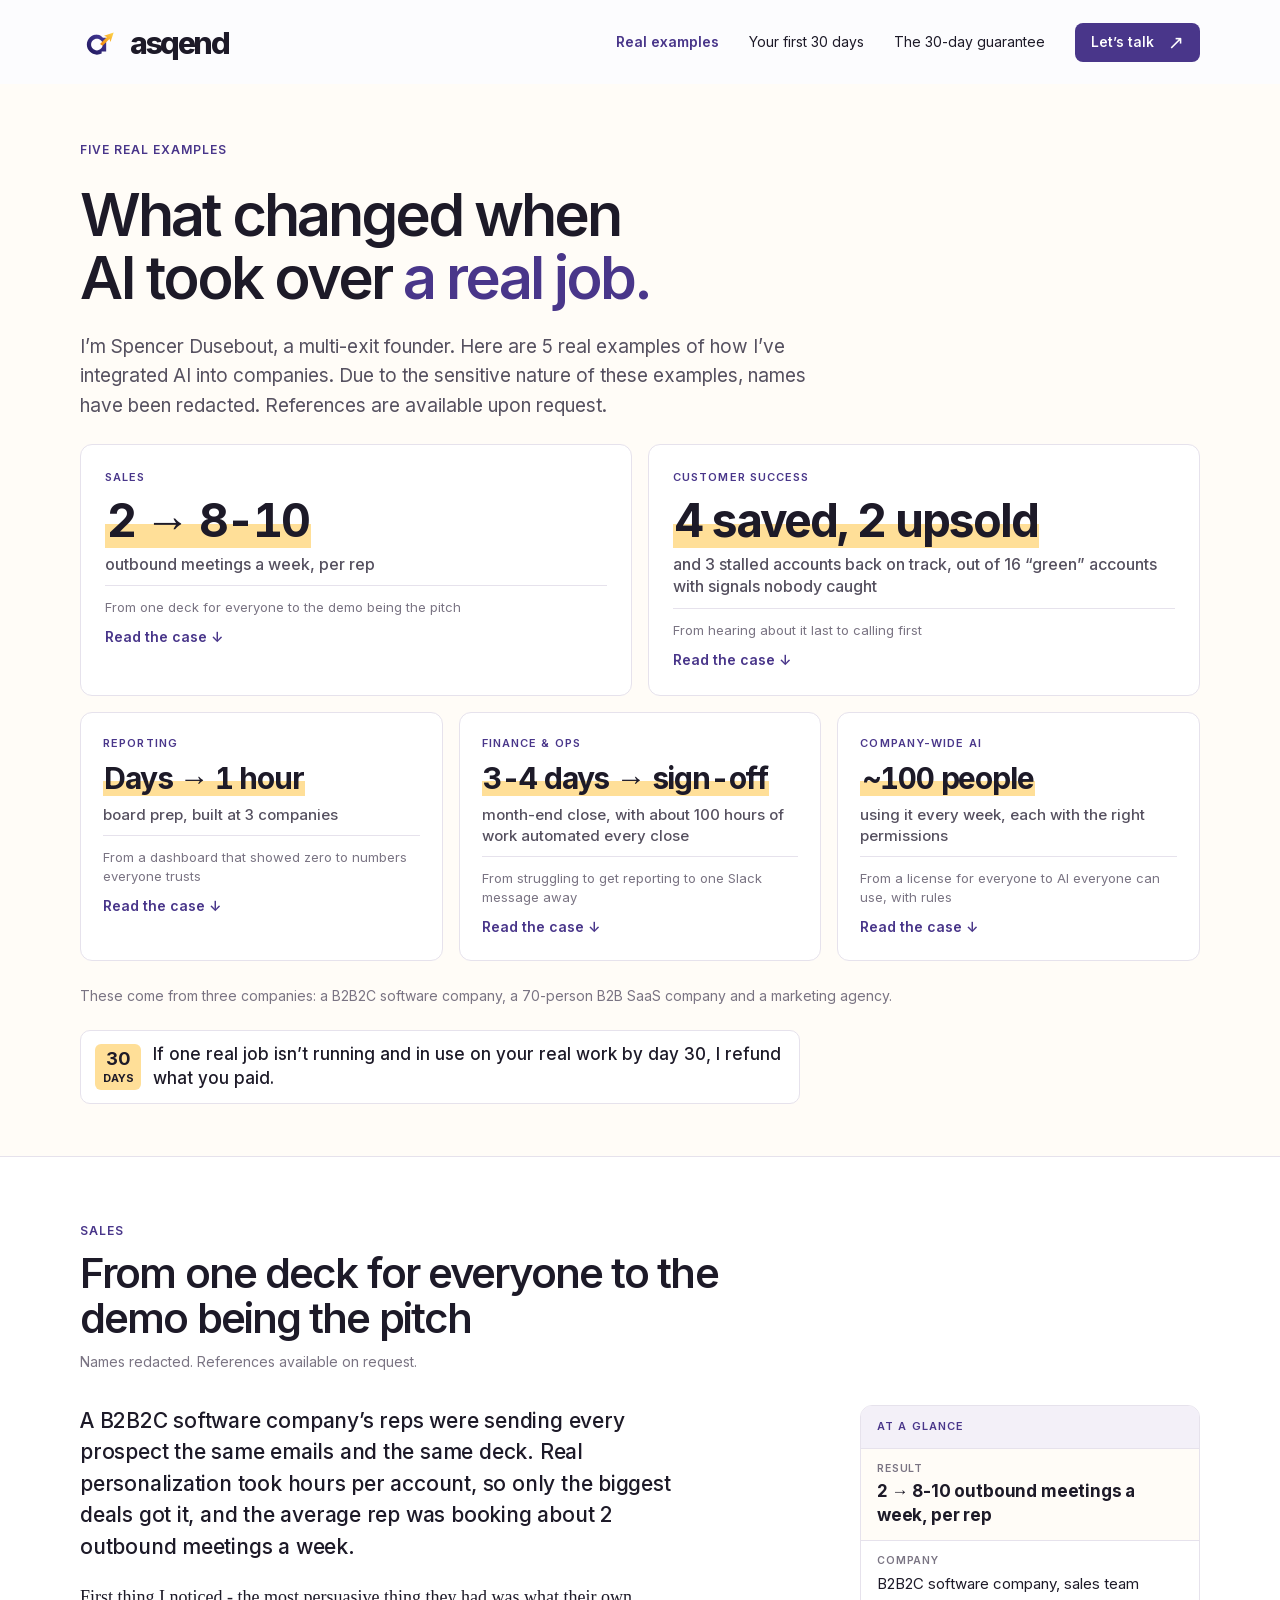
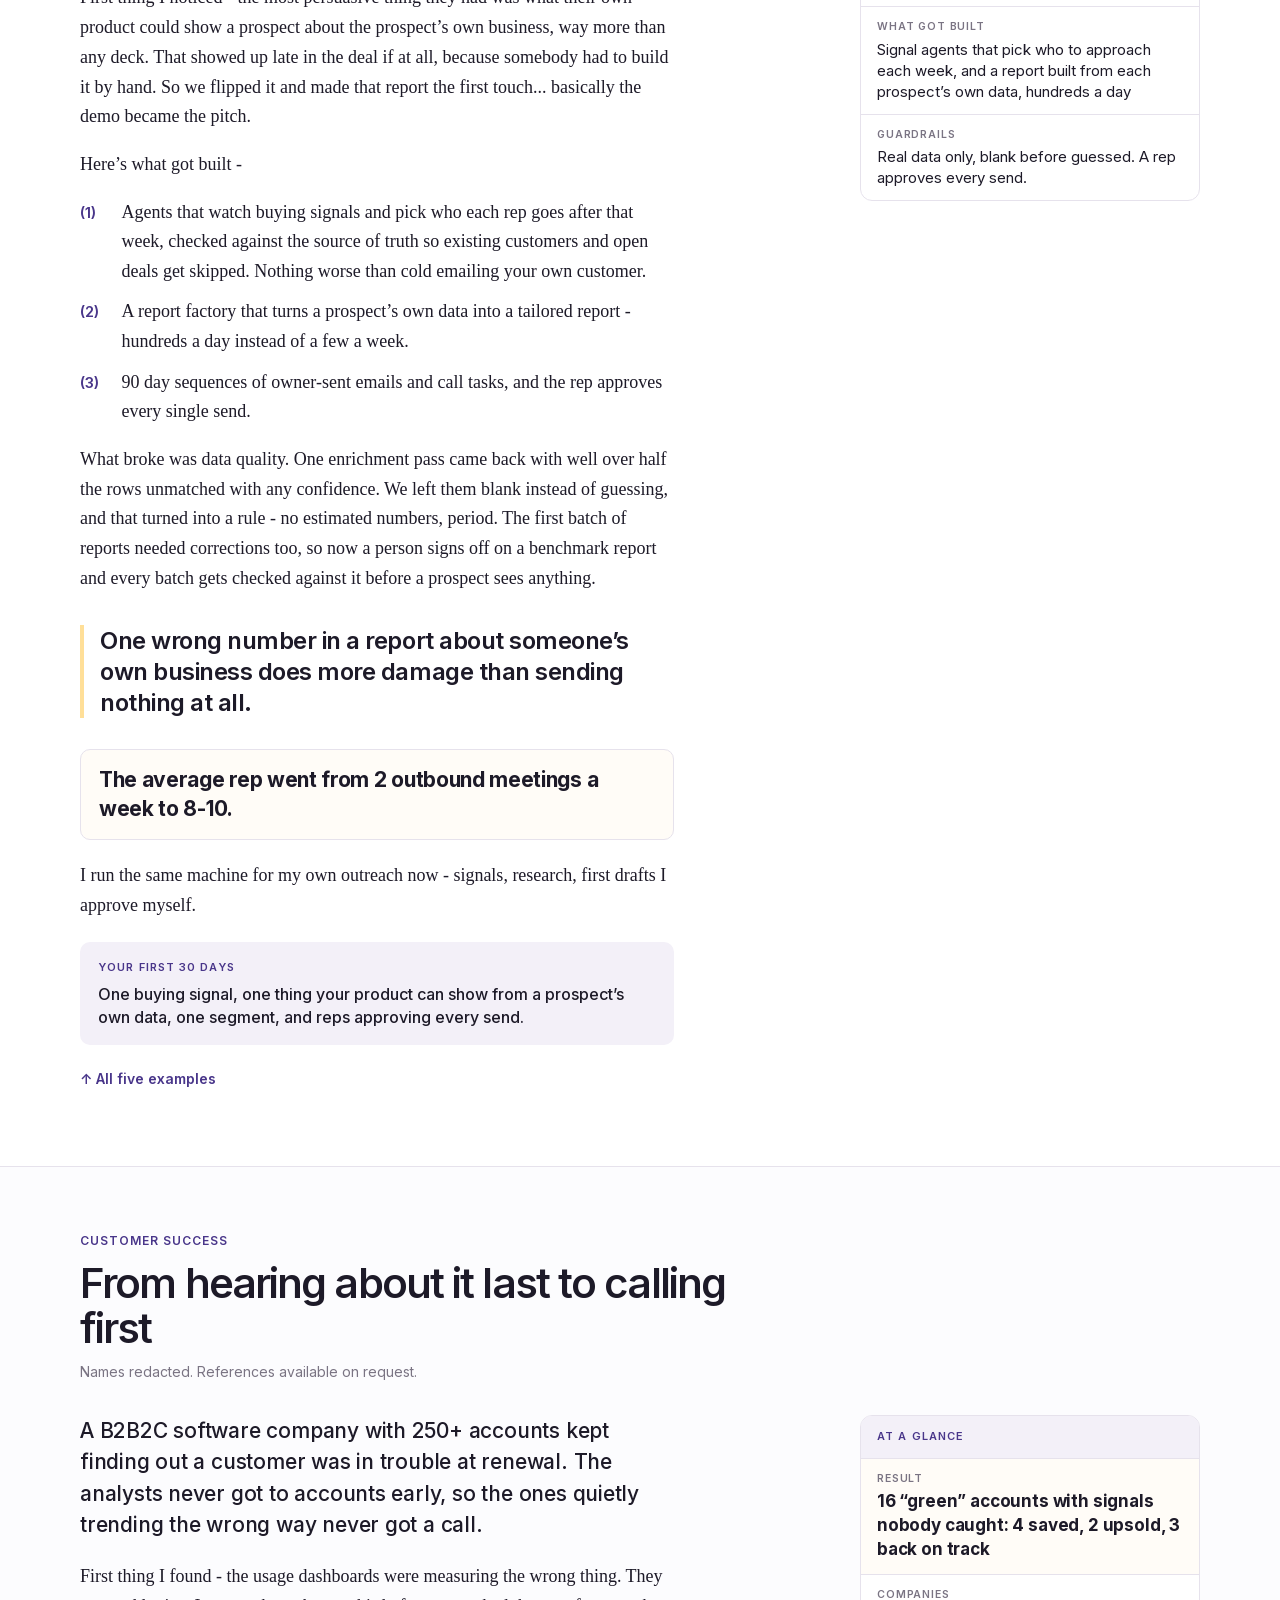
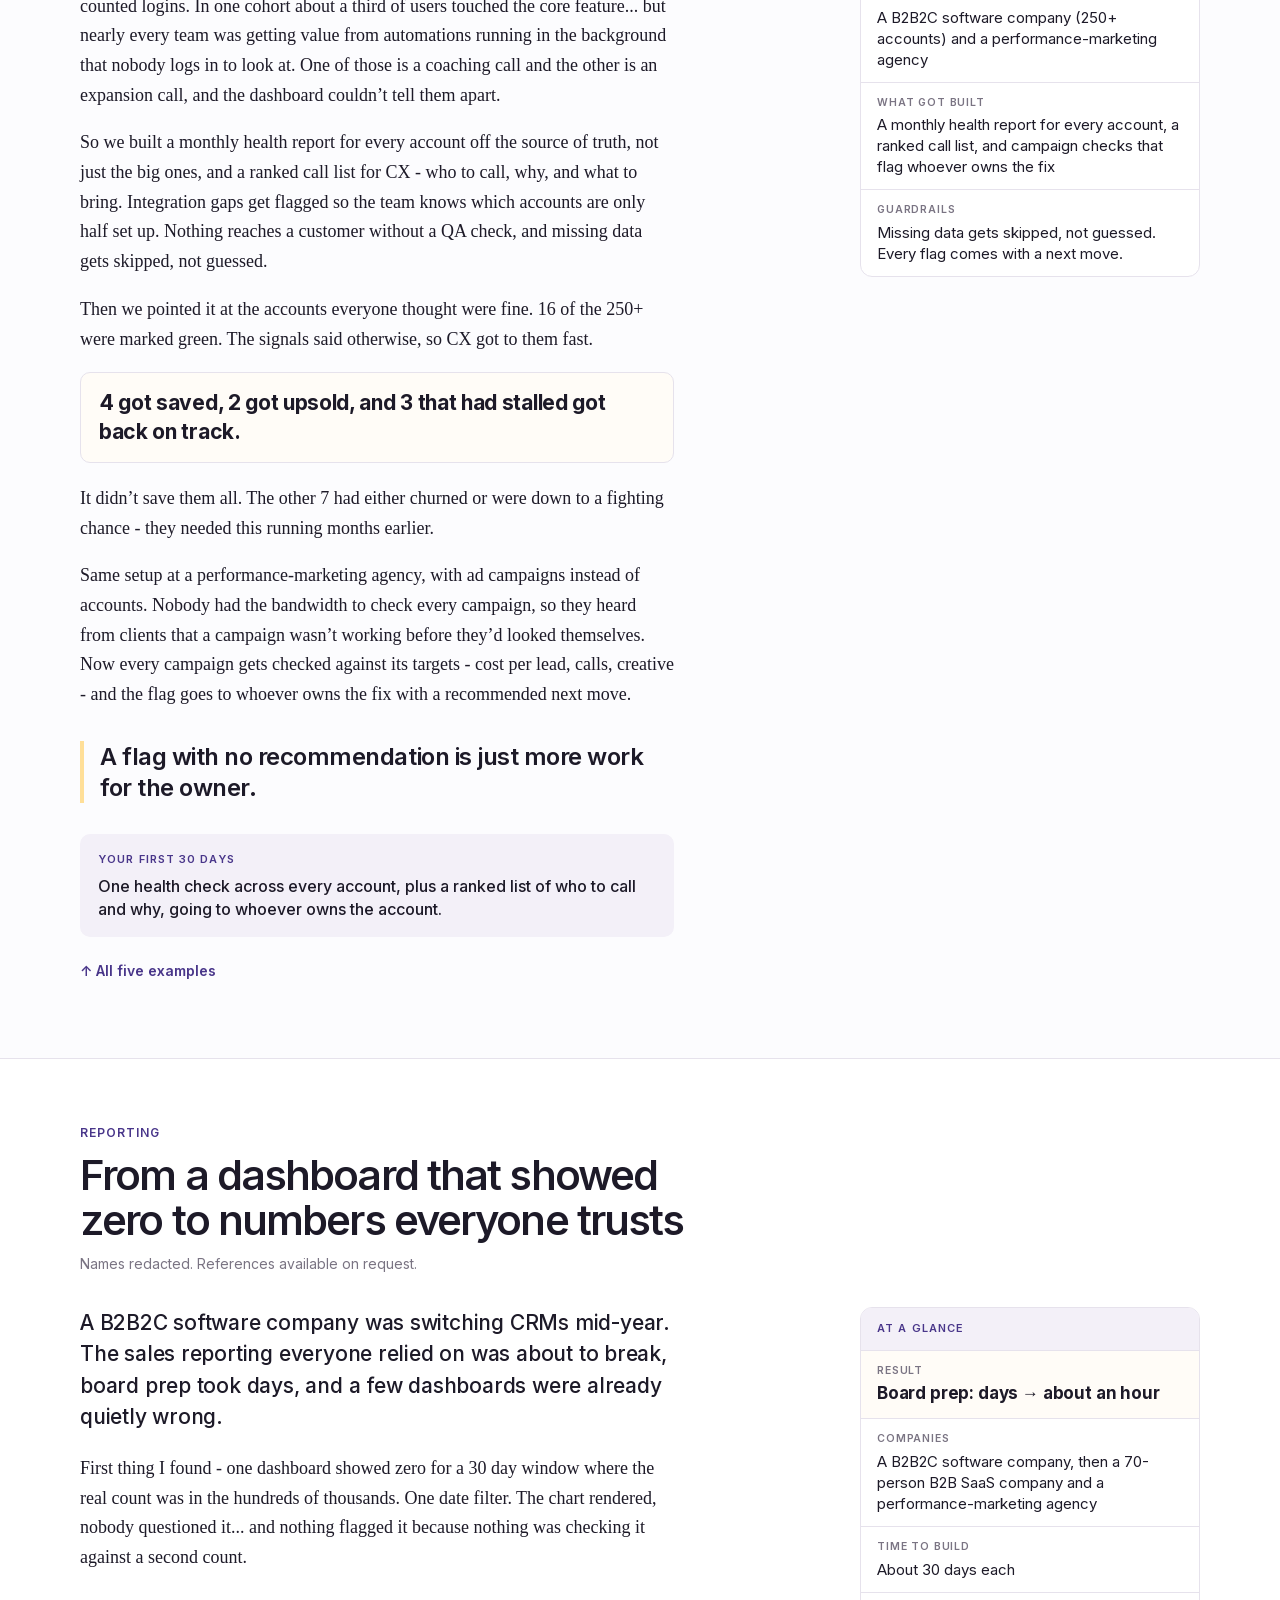
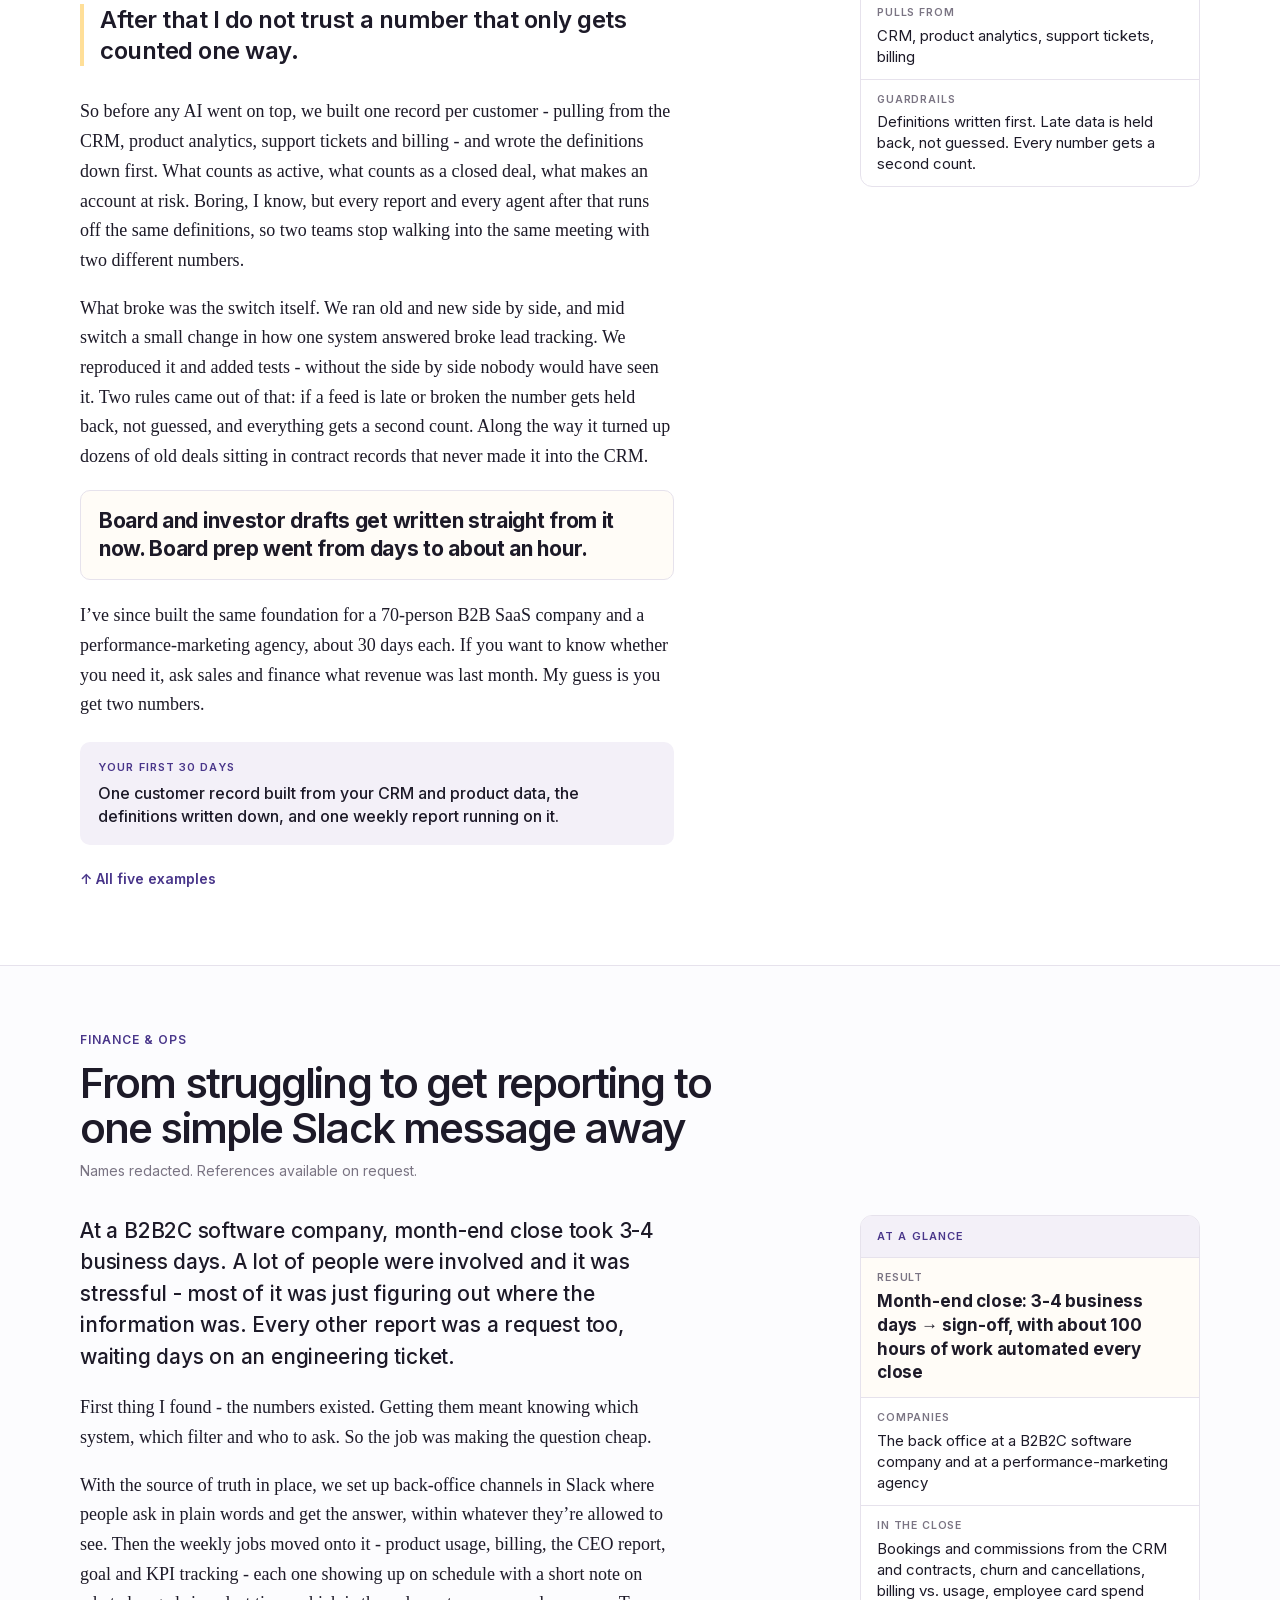
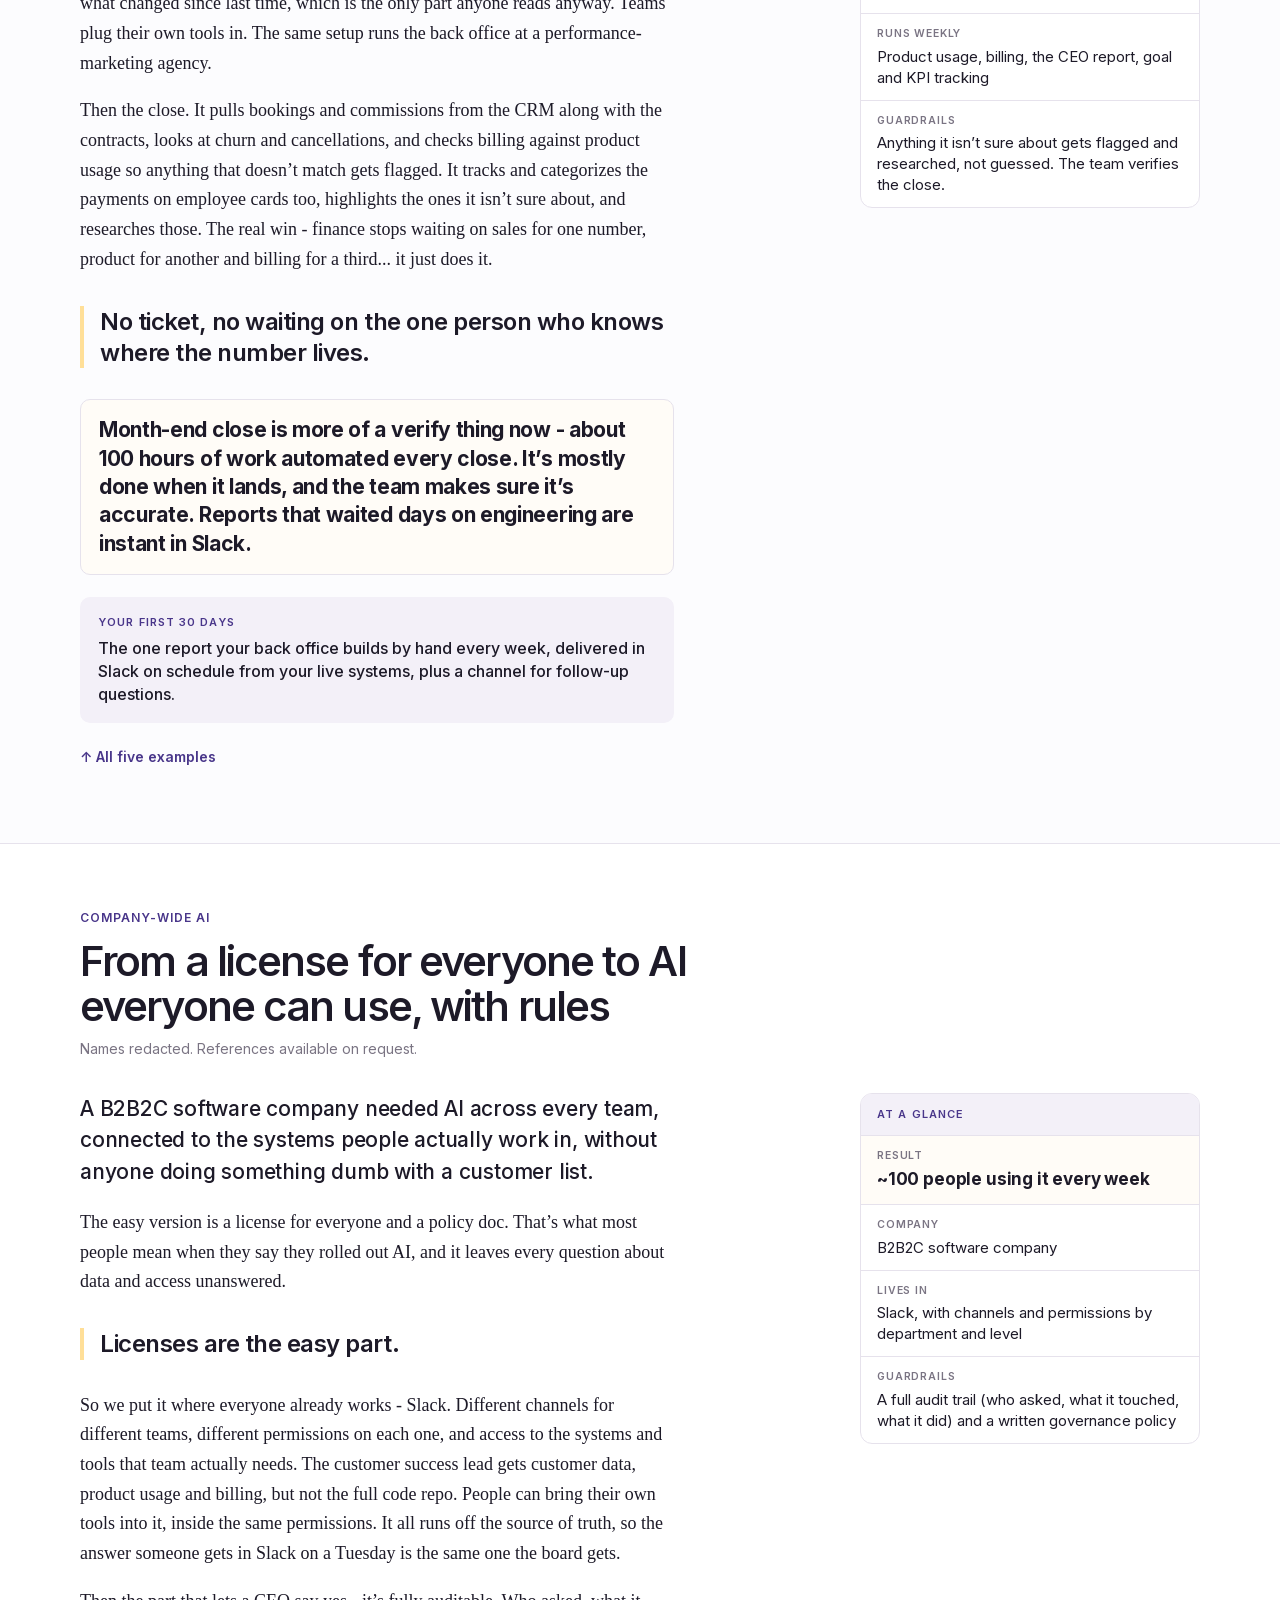
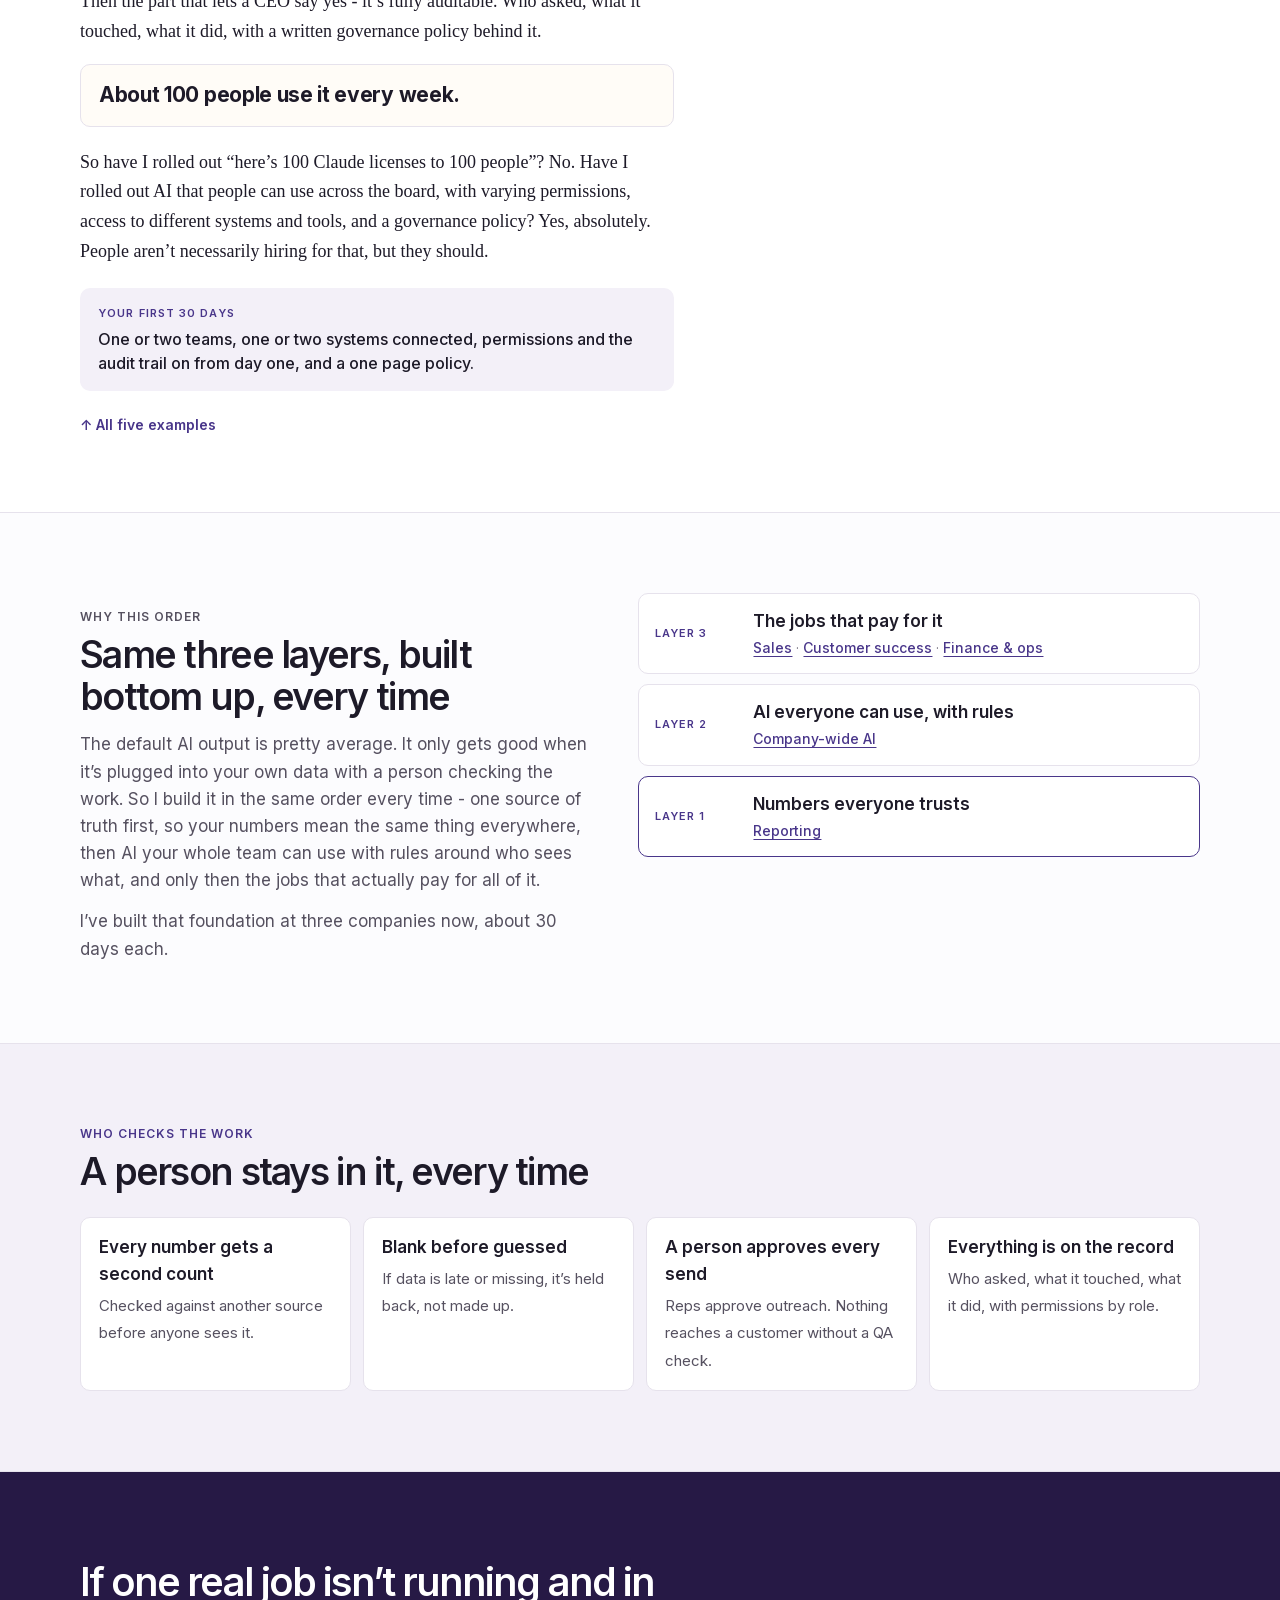
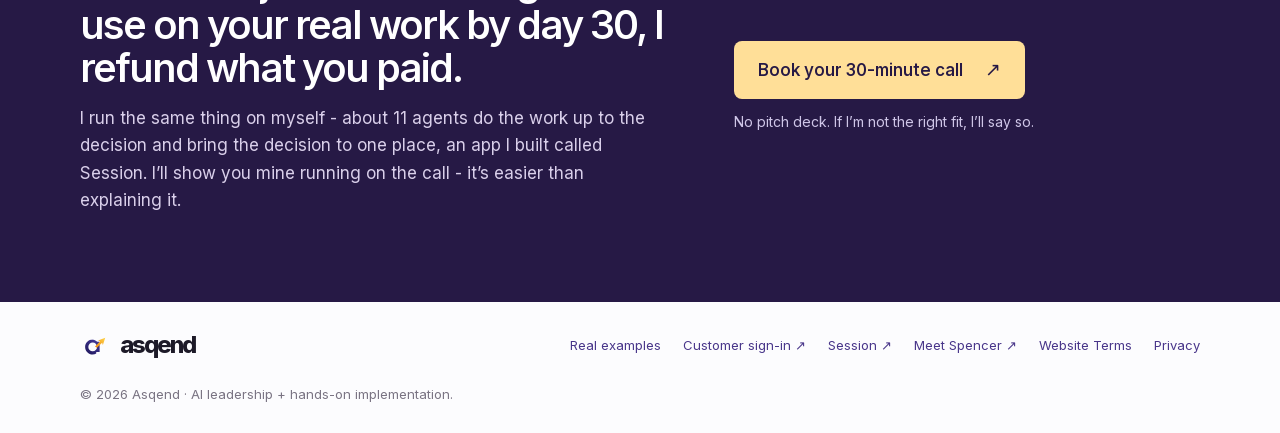
==== work/index.html @ e2794d4e "Five real examples: homepage section and /work page - New #examples section after the hero: Spencer'" ====
<!doctype html>
<html lang="en">
<head>
<meta charset="utf-8">
<meta name="viewport" content="width=device-width,initial-scale=1,viewport-fit=cover">
<meta name="robots" content="index,follow">
<link rel="canonical" href="https://asqend.com/work/">
<meta name="description" content="Five real examples of AI Spencer Dusebout has built into companies: sales, customer success, reporting, finance and ops, and company-wide AI. What got built, what broke, and what changed.">
<title>Five real examples · Asqend</title>
<meta property="og:type" content="website">
<meta property="og:url" content="https://asqend.com/work/">
<meta property="og:site_name" content="Asqend">
<meta property="og:title" content="Five real examples · Asqend">
<meta property="og:description" content="What changed when AI took over a real job, at five companies. Names redacted, references available on request.">
<meta property="og:image" content="https://asqend.com/assets/og-head-of-ai.png">
<meta property="og:image:width" content="1200">
<meta property="og:image:height" content="630">
<meta property="og:image:alt" content="Asqend: A part-time head of AI for companies that don’t have one.">
<meta name="twitter:card" content="summary_large_image">
<link rel="icon" type="image/svg+xml" href="/assets/asqend-icon.svg">
<link rel="preload" as="font" type="font/woff2" href="/assets/fonts/inter.woff2" crossorigin>
<style>
@font-face{font-family:Inter;font-style:normal;font-weight:100 900;font-display:swap;src:url("/assets/fonts/inter.woff2") format("woff2")}
:root{--ink:#1d1a28;--body:#565160;--soft:#7a7483;--purple:#49368a;--purple-2:#39266f;--deep:#261945;--gold:#ffdf98;--gold-ink:#c9af59;--line:#e6e2ec;--paper:#fcfcfe;--cream:#fffcf7;--lav:#f3f0f8}
*{box-sizing:border-box}
html{scroll-padding-top:16px}
body{margin:0;background:var(--paper);color:var(--ink);font-family:Inter,Arial,sans-serif;font-size:17px;line-height:1.6;font-synthesis:none;-webkit-font-smoothing:antialiased}
a{color:inherit;text-decoration:none}
a:focus-visible{outline:3px solid #b69742;outline-offset:4px;border-radius:4px}
img,svg{display:block;max-width:100%}
h1,h2,h3,p,ul,ol{margin:0}
ul,ol{padding:0;list-style:none}
h1,h2,h3{font-weight:560;letter-spacing:-.045em}
.container{width:min(1120px,calc(100% - 80px));margin-inline:auto}
.eyebrow{font-size:12px;font-weight:600;letter-spacing:.085em;text-transform:uppercase;color:var(--purple)}
.site-header{display:flex;justify-content:space-between;align-items:center;gap:24px;padding-block:22px}
.wordmark{display:inline-flex;align-items:center;gap:10px;font-size:31px;font-weight:760;letter-spacing:-.08em;line-height:1}
.wordmark img{width:40px;height:40px}
.site-header nav{display:flex;align-items:center;gap:30px;font-size:14px}
.site-header nav a:not(.button):hover,.site-header nav a[aria-current]{color:var(--purple)}
.site-header nav a[aria-current]{font-weight:600}
.button{display:inline-flex;align-items:center;justify-content:center;gap:22px;background:var(--purple);color:#fff;border-radius:8px;padding:16px 24px;min-height:54px;font-size:16px;font-weight:550;line-height:1.3;transition:background .15s}
.button:hover{background:var(--purple-2)}
.button span{font-size:19px;font-weight:400;line-height:1}
.button-sm{min-height:0;padding:10px 16px;font-size:14px;gap:14px}
.button-gold{background:var(--gold);color:var(--deep);font-size:17px;min-height:58px}
.button-gold:hover{background:#f5d087}
.site-footer{display:flex;justify-content:space-between;align-items:center;gap:24px;flex-wrap:wrap;padding-block:28px;font-size:13px;color:var(--soft)}
.site-footer .wordmark{font-size:24px;color:var(--ink)}
.site-footer .wordmark img{width:30px;height:30px}
.site-footer nav{display:flex;gap:22px;flex-wrap:wrap;color:var(--purple)}
.sticky-cta{display:none}
@media(max-width:1000px){.container{width:calc(100% - 56px)}}
@media(max-width:760px){
  .container{width:calc(100% - 32px)}
  .site-header{padding-block:14px}
  .wordmark{font-size:27px}.wordmark img{width:34px;height:34px}
  .site-header nav a:not(.button){display:none}
  .site-footer{padding-bottom:110px}
  .sticky-cta{display:flex;position:fixed;left:12px;right:12px;bottom:calc(12px + env(safe-area-inset-bottom));z-index:50;transform:translateY(160%);visibility:hidden;transition:transform .25s,visibility 0s .25s;box-shadow:0 10px 28px #1e143c4d}
  .sticky-cta.on{transform:none;visibility:visible;transition:transform .25s}
}
@media(prefers-reduced-motion:reduce){.button,.sticky-cta{transition:none}}
</style>
<link rel="stylesheet" href="/examples.css">
</head>
<body>
<header class="site-header container">
  <a class="wordmark" href="/" aria-label="Asqend home"><img src="/assets/asqend-icon.svg" alt="" width="40" height="40"><span>asqend</span></a>
  <nav aria-label="Main navigation">
    <a href="/work/" aria-current="page">Real examples</a>
    <a href="/#sales">Your first 30 days</a>
    <a href="/#guarantee">The 30-day guarantee</a>
    <a class="button button-sm" href="https://calendar.app.google/reG4Q89hQvt1WUia6" target="_blank" rel="noopener">Let’s talk <span aria-hidden="true">↗</span></a>
  </nav>
</header>

<main id="top">
  <section class="w-hero" aria-labelledby="work-title">
    <div class="container w-hero-inner">
      <p class="eyebrow">Five real examples</p>
      <h1 id="work-title">What changed when AI took over <em>a real job.</em></h1>
      <p class="w-intro">I’m Spencer Dusebout, a multi-exit founder. Here are 5 real examples of how I’ve integrated AI into companies. Due to the sensitive nature of these examples, names have been redacted. References are available upon request.</p>
      <div class="ex-tiles" aria-label="Results">
        <a class="ex-tile ex-lead" href="#sales"><span class="ex-area">Sales</span><span class="ex-num"><span class="ex-mark">2 → 8-10</span></span><span class="ex-cap">outbound meetings a week, per rep</span><span class="ex-title">From one deck for everyone to the demo being the pitch</span><span class="ex-go">Read the case <span aria-hidden="true">↓</span></span></a>
        <a class="ex-tile ex-lead" href="#customer-success"><span class="ex-area">Customer success</span><span class="ex-num"><span class="ex-mark">4 saved, 2 upsold</span></span><span class="ex-cap">and 3 stalled accounts back on track, out of 16 “green” accounts with signals nobody caught</span><span class="ex-title">From hearing about it last to calling first</span><span class="ex-go">Read the case <span aria-hidden="true">↓</span></span></a>
        <a class="ex-tile" href="#reporting"><span class="ex-area">Reporting</span><span class="ex-num"><span class="ex-mark">Days → 1 hour</span></span><span class="ex-cap">board prep, built at 3 companies</span><span class="ex-title">From a dashboard that showed zero to numbers everyone trusts</span><span class="ex-go">Read the case <span aria-hidden="true">↓</span></span></a>
        <a class="ex-tile" href="#finance-ops"><span class="ex-area">Finance & ops</span><span class="ex-num"><span class="ex-mark"><span class="nw">3-4 days</span> → <span class="nw">sign-off</span></span></span><span class="ex-cap">month-end close, with about 100 hours of work automated every close</span><span class="ex-title">From struggling to get reporting to one Slack message away</span><span class="ex-go">Read the case <span aria-hidden="true">↓</span></span></a>
        <a class="ex-tile" href="#company-wide-ai"><span class="ex-area">Company-wide AI</span><span class="ex-num"><span class="ex-mark">~100 people</span></span><span class="ex-cap">using it every week, each with the right permissions</span><span class="ex-title">From a license for everyone to AI everyone can use, with rules</span><span class="ex-go">Read the case <span aria-hidden="true">↓</span></span></a>
      </div>
      <p class="ex-companies">These come from three companies: a B2B2C software company, a 70-person B2B SaaS company and a marketing agency.</p>
      <div class="w-guarantee"><b><span>30</span>DAYS</b><p>If one real job isn’t running and in use on your real work by day 30, I refund what you paid.</p></div>
    </div>
  </section>

  <section class="w-case" id="sales" aria-labelledby="sales-title">
    <div class="container w-case-head">
      <p class="eyebrow">Sales</p>
      <h2 id="sales-title">From one deck for everyone to the demo being the pitch</h2>
      <p class="w-redact">Names redacted. References available on request.</p>
    </div>
    <div class="container w-case-body">
      <aside class="w-glance" aria-label="Sales at a glance">
        <p class="w-glance-title">At a glance</p>
        <dl><div class="f result"><dt>Result</dt><dd>2 → 8-10 outbound meetings a week, per rep</dd></div><div class="f"><dt>Company</dt><dd>B2B2C software company, sales team</dd></div><div class="f"><dt>What got built</dt><dd>Signal agents that pick who to approach each week, and a report built from each prospect’s own data, hundreds a day</dd></div><div class="f"><dt>Guardrails</dt><dd>Real data only, blank before guessed. A rep approves every send.</dd></div></dl>
      </aside>
      <div class="w-story">
        <p class="lead">A B2B2C software company’s reps were sending every prospect the same emails and the same deck. Real personalization took hours per account, so only the biggest deals got it, and the average rep was booking about 2 outbound meetings a week.</p>
<p>First thing I noticed - the most persuasive thing they had was what their own product could show a prospect about the prospect’s own business, way more than any deck. That showed up late in the deal if at all, because somebody had to build it by hand. So we flipped it and made that report the first touch... basically the demo became the pitch.</p>
<p>Here’s what got built -</p>
<ol class="paren">
<li><span>(1)</span><p>Agents that watch buying signals and pick who each rep goes after that week, checked against the source of truth so existing customers and open deals get skipped. Nothing worse than cold emailing your own customer.</p></li>
<li><span>(2)</span><p>A report factory that turns a prospect’s own data into a tailored report - hundreds a day instead of a few a week.</p></li>
<li><span>(3)</span><p>90 day sequences of owner-sent emails and call tasks, and the rep approves every single send.</p></li>
</ol>
<p>What broke was data quality. One enrichment pass came back with well over half the rows unmatched with any confidence. We left them blank instead of guessing, and that turned into a rule - no estimated numbers, period. The first batch of reports needed corrections too, so now a person signs off on a benchmark report and every batch gets checked against it before a prospect sees anything.</p>
<blockquote class="pull">One wrong number in a report about someone’s own business does more damage than sending nothing at all.</blockquote>
<p class="result">The average rep went from 2 outbound meetings a week to 8-10.</p>
<p>I run the same machine for my own outreach now - signals, research, first drafts I approve myself.</p>
<section class="w-thirty"><h3>Your first 30 days</h3><p>One buying signal, one thing your product can show from a prospect’s own data, one segment, and reps approving every send.</p></section>
        <a class="w-up" href="#top">↑ All five examples</a>
      </div>
    </div>
  </section>
  <section class="w-case" id="customer-success" aria-labelledby="customer-success-title">
    <div class="container w-case-head">
      <p class="eyebrow">Customer success</p>
      <h2 id="customer-success-title">From hearing about it last to calling first</h2>
      <p class="w-redact">Names redacted. References available on request.</p>
    </div>
    <div class="container w-case-body">
      <aside class="w-glance" aria-label="Customer success at a glance">
        <p class="w-glance-title">At a glance</p>
        <dl><div class="f result"><dt>Result</dt><dd>16 “green” accounts with signals nobody caught: 4 saved, 2 upsold, 3 back on track</dd></div><div class="f"><dt>Companies</dt><dd>A B2B2C software company (250+ accounts) and a performance-marketing agency</dd></div><div class="f"><dt>What got built</dt><dd>A monthly health report for every account, a ranked call list, and campaign checks that flag whoever owns the fix</dd></div><div class="f"><dt>Guardrails</dt><dd>Missing data gets skipped, not guessed. Every flag comes with a next move.</dd></div></dl>
      </aside>
      <div class="w-story">
        <p class="lead">A B2B2C software company with 250+ accounts kept finding out a customer was in trouble at renewal. The analysts never got to accounts early, so the ones quietly trending the wrong way never got a call.</p>
<p>First thing I found - the usage dashboards were measuring the wrong thing. They counted logins. In one cohort about a third of users touched the core feature... but nearly every team was getting value from automations running in the background that nobody logs in to look at. One of those is a coaching call and the other is an expansion call, and the dashboard couldn’t tell them apart.</p>
<p>So we built a monthly health report for every account off the source of truth, not just the big ones, and a ranked call list for CX - who to call, why, and what to bring. Integration gaps get flagged so the team knows which accounts are only half set up. Nothing reaches a customer without a QA check, and missing data gets skipped, not guessed.</p>
<p>Then we pointed it at the accounts everyone thought were fine. 16 of the 250+ were marked green. The signals said otherwise, so CX got to them fast.</p>
<p class="result">4 got saved, 2 got upsold, and 3 that had stalled got back on track.</p>
<p>It didn’t save them all. The other 7 had either churned or were down to a fighting chance - they needed this running months earlier.</p>
<p>Same setup at a performance-marketing agency, with ad campaigns instead of accounts. Nobody had the bandwidth to check every campaign, so they heard from clients that a campaign wasn’t working before they’d looked themselves. Now every campaign gets checked against its targets - cost per lead, calls, creative - and the flag goes to whoever owns the fix with a recommended next move.</p>
<blockquote class="pull">A flag with no recommendation is just more work for the owner.</blockquote>
<section class="w-thirty"><h3>Your first 30 days</h3><p>One health check across every account, plus a ranked list of who to call and why, going to whoever owns the account.</p></section>
        <a class="w-up" href="#top">↑ All five examples</a>
      </div>
    </div>
  </section>
  <section class="w-case" id="reporting" aria-labelledby="reporting-title">
    <div class="container w-case-head">
      <p class="eyebrow">Reporting</p>
      <h2 id="reporting-title">From a dashboard that showed zero to numbers everyone trusts</h2>
      <p class="w-redact">Names redacted. References available on request.</p>
    </div>
    <div class="container w-case-body">
      <aside class="w-glance" aria-label="Reporting at a glance">
        <p class="w-glance-title">At a glance</p>
        <dl><div class="f result"><dt>Result</dt><dd>Board prep: days → about an hour</dd></div><div class="f"><dt>Companies</dt><dd>A B2B2C software company, then a 70-person B2B SaaS company and a performance-marketing agency</dd></div><div class="f"><dt>Time to build</dt><dd>About 30 days each</dd></div><div class="f"><dt>Pulls from</dt><dd>CRM, product analytics, support tickets, billing</dd></div><div class="f"><dt>Guardrails</dt><dd>Definitions written first. Late data is held back, not guessed. Every number gets a second count.</dd></div></dl>
      </aside>
      <div class="w-story">
        <p class="lead">A B2B2C software company was switching CRMs mid-year. The sales reporting everyone relied on was about to break, board prep took days, and a few dashboards were already quietly wrong.</p>
<p>First thing I found - one dashboard showed zero for a 30 day window where the real count was in the hundreds of thousands. One date filter. The chart rendered, nobody questioned it... and nothing flagged it because nothing was checking it against a second count.</p>
<blockquote class="pull">After that I do not trust a number that only gets counted one way.</blockquote>
<p>So before any AI went on top, we built one record per customer - pulling from the CRM, product analytics, support tickets and billing - and wrote the definitions down first. What counts as active, what counts as a closed deal, what makes an account at risk. Boring, I know, but every report and every agent after that runs off the same definitions, so two teams stop walking into the same meeting with two different numbers.</p>
<p>What broke was the switch itself. We ran old and new side by side, and mid switch a small change in how one system answered broke lead tracking. We reproduced it and added tests - without the side by side nobody would have seen it. Two rules came out of that: if a feed is late or broken the number gets held back, not guessed, and everything gets a second count. Along the way it turned up dozens of old deals sitting in contract records that never made it into the CRM.</p>
<p class="result">Board and investor drafts get written straight from it now. Board prep went from days to about an hour.</p>
<p>I’ve since built the same foundation for a 70-person B2B SaaS company and a performance-marketing agency, about 30 days each. If you want to know whether you need it, ask sales and finance what revenue was last month. My guess is you get two numbers.</p>
<section class="w-thirty"><h3>Your first 30 days</h3><p>One customer record built from your CRM and product data, the definitions written down, and one weekly report running on it.</p></section>
        <a class="w-up" href="#top">↑ All five examples</a>
      </div>
    </div>
  </section>
  <section class="w-case" id="finance-ops" aria-labelledby="finance-ops-title">
    <div class="container w-case-head">
      <p class="eyebrow">Finance & ops</p>
      <h2 id="finance-ops-title">From struggling to get reporting to one simple Slack message away</h2>
      <p class="w-redact">Names redacted. References available on request.</p>
    </div>
    <div class="container w-case-body">
      <aside class="w-glance" aria-label="Finance & ops at a glance">
        <p class="w-glance-title">At a glance</p>
        <dl><div class="f result"><dt>Result</dt><dd>Month-end close: 3-4 business days → sign-off, with about 100 hours of work automated every close</dd></div><div class="f"><dt>Companies</dt><dd>The back office at a B2B2C software company and at a performance-marketing agency</dd></div><div class="f"><dt>In the close</dt><dd>Bookings and commissions from the CRM and contracts, churn and cancellations, billing vs. usage, employee card spend</dd></div><div class="f"><dt>Runs weekly</dt><dd>Product usage, billing, the CEO report, goal and KPI tracking</dd></div><div class="f"><dt>Guardrails</dt><dd>Anything it isn’t sure about gets flagged and researched, not guessed. The team verifies the close.</dd></div></dl>
      </aside>
      <div class="w-story">
        <p class="lead">At a B2B2C software company, month-end close took 3-4 business days. A lot of people were involved and it was stressful - most of it was just figuring out where the information was. Every other report was a request too, waiting days on an engineering ticket.</p>
<p>First thing I found - the numbers existed. Getting them meant knowing which system, which filter and who to ask. So the job was making the question cheap.</p>
<p>With the source of truth in place, we set up back-office channels in Slack where people ask in plain words and get the answer, within whatever they’re allowed to see. Then the weekly jobs moved onto it - product usage, billing, the CEO report, goal and KPI tracking - each one showing up on schedule with a short note on what changed since last time, which is the only part anyone reads anyway. Teams plug their own tools in. The same setup runs the back office at a performance-marketing agency.</p>
<p>Then the close. It pulls bookings and commissions from the CRM along with the contracts, looks at churn and cancellations, and checks billing against product usage so anything that doesn’t match gets flagged. It tracks and categorizes the payments on employee cards too, highlights the ones it isn’t sure about, and researches those. The real win - finance stops waiting on sales for one number, product for another and billing for a third... it just does it.</p>
<blockquote class="pull">No ticket, no waiting on the one person who knows where the number lives.</blockquote>
<p class="result">Month-end close is more of a verify thing now - about 100 hours of work automated every close. It’s mostly done when it lands, and the team makes sure it’s accurate. Reports that waited days on engineering are instant in Slack.</p>
<section class="w-thirty"><h3>Your first 30 days</h3><p>The one report your back office builds by hand every week, delivered in Slack on schedule from your live systems, plus a channel for follow-up questions.</p></section>
        <a class="w-up" href="#top">↑ All five examples</a>
      </div>
    </div>
  </section>
  <section class="w-case" id="company-wide-ai" aria-labelledby="company-wide-ai-title">
    <div class="container w-case-head">
      <p class="eyebrow">Company-wide AI</p>
      <h2 id="company-wide-ai-title">From a license for everyone to AI everyone can use, with rules</h2>
      <p class="w-redact">Names redacted. References available on request.</p>
    </div>
    <div class="container w-case-body">
      <aside class="w-glance" aria-label="Company-wide AI at a glance">
        <p class="w-glance-title">At a glance</p>
        <dl><div class="f result"><dt>Result</dt><dd>~100 people using it every week</dd></div><div class="f"><dt>Company</dt><dd>B2B2C software company</dd></div><div class="f"><dt>Lives in</dt><dd>Slack, with channels and permissions by department and level</dd></div><div class="f"><dt>Guardrails</dt><dd>A full audit trail (who asked, what it touched, what it did) and a written governance policy</dd></div></dl>
      </aside>
      <div class="w-story">
        <p class="lead">A B2B2C software company needed AI across every team, connected to the systems people actually work in, without anyone doing something dumb with a customer list.</p>
<p>The easy version is a license for everyone and a policy doc. That’s what most people mean when they say they rolled out AI, and it leaves every question about data and access unanswered.</p>
<blockquote class="pull">Licenses are the easy part.</blockquote>
<p>So we put it where everyone already works - Slack. Different channels for different teams, different permissions on each one, and access to the systems and tools that team actually needs. The customer success lead gets customer data, product usage and billing, but not the full code repo. People can bring their own tools into it, inside the same permissions. It all runs off the source of truth, so the answer someone gets in Slack on a Tuesday is the same one the board gets.</p>
<p>Then the part that lets a CEO say yes - it’s fully auditable. Who asked, what it touched, what it did, with a written governance policy behind it.</p>
<p class="result">About 100 people use it every week.</p>
<p>So have I rolled out “here’s 100 Claude licenses to 100 people”? No. Have I rolled out AI that people can use across the board, with varying permissions, access to different systems and tools, and a governance policy? Yes, absolutely. People aren’t necessarily hiring for that, but they should.</p>
<section class="w-thirty"><h3>Your first 30 days</h3><p>One or two teams, one or two systems connected, permissions and the audit trail on from day one, and a one page policy.</p></section>
        <a class="w-up" href="#top">↑ All five examples</a>
      </div>
    </div>
  </section>

  <section class="w-band" aria-labelledby="why-title">
    <div class="container w-two">
      <div>
        <p class="eyebrow">Why this order</p>
        <h2 id="why-title">Same three layers, built bottom up, every time</h2>
        <p>The default AI output is pretty average. It only gets good when it’s plugged into your own data with a person checking the work. So I build it in the same order every time - one source of truth first, so your numbers mean the same thing everywhere, then AI your whole team can use with rules around who sees what, and only then the jobs that actually pay for all of it.</p><p>I’ve built that foundation at three companies now, about 30 days each.</p>
      </div>
      <div class="w-layers" aria-label="The three layers">
        <div class="w-layer"><span class="n">Layer 3</span><div><div class="t">The jobs that pay for it</div><div class="l"><a href="#sales">Sales</a> · <a href="#customer-success">Customer success</a> · <a href="#finance-ops">Finance &amp; ops</a></div></div></div><div class="w-layer"><span class="n">Layer 2</span><div><div class="t">AI everyone can use, with rules</div><div class="l"><a href="#company-wide-ai">Company-wide AI</a></div></div></div><div class="w-layer base"><span class="n">Layer 1</span><div><div class="t">Numbers everyone trusts</div><div class="l"><a href="#reporting">Reporting</a></div></div></div>
      </div>
    </div>
  </section>

  <section class="w-band lav" aria-labelledby="checks-title">
    <div class="container">
      <p class="eyebrow">Who checks the work</p>
      <h2 id="checks-title">A person stays in it, every time</h2>
      <div class="w-rules"><div class="w-rule"><b>Every number gets a second count</b><span>Checked against another source before anyone sees it.</span></div><div class="w-rule"><b>Blank before guessed</b><span>If data is late or missing, it’s held back, not made up.</span></div><div class="w-rule"><b>A person approves every send</b><span>Reps approve outreach. Nothing reaches a customer without a QA check.</span></div><div class="w-rule"><b>Everything is on the record</b><span>Who asked, what it touched, what it did, with permissions by role.</span></div></div>
    </div>
  </section>

  <section class="w-close" aria-labelledby="close-title">
    <div class="container w-close-grid">
      <div>
        <h2 id="close-title">If one real job isn’t running and in use on your real work by day 30, I refund what you paid.</h2>
        <p>I run the same thing on myself - about 11 agents do the work up to the decision and bring the decision to one place, an app I built called Session. I’ll show you mine running on the call - it’s easier than explaining it.</p>
      </div>
      <div class="w-cta">
        <a class="button button-gold" id="close-cta" href="https://calendar.app.google/reG4Q89hQvt1WUia6" target="_blank" rel="noopener">Book your 30-minute call <span aria-hidden="true">↗</span></a>
        <small>No pitch deck. If I’m not the right fit, I’ll say so.</small>
      </div>
    </div>
  </section>
</main>

<footer class="site-footer container">
  <a class="wordmark" href="/"><img src="/assets/asqend-icon.svg" alt="" width="30" height="30"><span>asqend</span></a>
  <nav aria-label="Footer"><a href="/work/">Real examples</a><a href="https://app.asqend.com" target="_blank" rel="noopener">Customer sign-in ↗</a><a href="https://session.asqend.com" target="_blank" rel="noopener">Session ↗</a><a href="https://spencerdusebout.com/" target="_blank" rel="noopener">Meet Spencer ↗</a><a href="https://asqend.com/website-terms.html">Website Terms</a><a href="https://asqend.com/privacy.html">Privacy</a></nav>
  <span>© 2026 Asqend · AI leadership + hands-on implementation.</span>
</footer>

<a class="button sticky-cta" id="sticky-cta" href="https://calendar.app.google/reG4Q89hQvt1WUia6" target="_blank" rel="noopener" aria-hidden="true" tabindex="-1">Book your 30-minute call <span aria-hidden="true">↗</span></a>
<script>
(function(){
  var s=document.getElementById('sticky-cta');
  if(!s)return;
  var c=document.getElementById('close-cta');
  function upd(){
    var r=c?c.getBoundingClientRect():null;
    var closeVisible=r&&r.top<window.innerHeight&&r.bottom>0;
    var on=window.scrollY>window.innerHeight*.6&&!closeVisible;
    s.classList.toggle('on',on);
    s.setAttribute('aria-hidden',on?'false':'true');
    s.tabIndex=on?0:-1;
  }
  window.addEventListener('scroll',upd,{passive:true});
  upd();
})();
</script>
</body>
</html>
---- examples.css ----
/* Five real examples: the homepage section, its links elsewhere on the homepage, and the /work page. */
.nw,.w-hero h1 em,.examples-head h2 em{white-space:nowrap}

/* result tiles (homepage #examples and /work hero) */
.ex-tiles{display:grid;grid-template-columns:repeat(6,minmax(0,1fr));gap:16px}
.ex-tile{grid-column:span 2;display:flex;flex-direction:column;gap:10px;background:#fff;border:1px solid var(--line);border-radius:12px;padding:22px;color:var(--ink);transition:border-color .15s,transform .15s}
.ex-tile.ex-lead{grid-column:span 3;padding:24px}
.ex-tile:hover{border-color:var(--purple);transform:translateY(-2px)}
.ex-area{font-size:11px;font-weight:600;letter-spacing:.1em;text-transform:uppercase;color:var(--purple)}
.ex-num{font-size:clamp(22px,2.5vw,30px);font-weight:700;letter-spacing:-.04em;line-height:1.05;font-variant-numeric:tabular-nums}
.ex-lead .ex-num{font-size:clamp(36px,4vw,46px);letter-spacing:-.045em;line-height:1}
.ex-mark{background:linear-gradient(transparent 58%,var(--gold) 58%);padding:0 .04em}
.ex-cap{font-size:15px;font-weight:500;line-height:1.4;color:var(--body)}
.ex-lead .ex-cap{font-size:16px}
.ex-title{font-size:13px;line-height:1.4;color:var(--soft);border-top:1px solid var(--line);padding-top:12px}
.ex-go{font-size:14px;font-weight:600;color:var(--purple)}
.ex-companies{font-size:14px;line-height:1.5;color:var(--soft)}

/* homepage section */
.examples{background:var(--paper);border-bottom:1px solid var(--line)}
.examples-inner{padding-block:80px 72px;display:flex;flex-direction:column;gap:32px}
.examples-head{display:flex;gap:48px;flex-wrap:wrap;align-items:flex-end}
.examples-head>div{flex:1 1 420px;min-width:0}
.examples-head h2{font-size:48px;line-height:1.06}
.examples-head h2 em{font-style:normal;color:var(--purple)}
.examples-intro{flex:1 1 380px;min-width:0;font-size:17px;line-height:1.55;color:var(--body)}
.ex-actions{display:flex;align-items:center;gap:20px;flex-wrap:wrap}
.ex-actions p{font-size:14px;color:var(--body)}

/* sales section: the real version */
.real-version{display:flex;gap:32px;align-items:center;flex-wrap:wrap;background:var(--deep);color:#fff;border-radius:14px;padding:28px 32px;margin-block:8px 28px}
.real-version>div{flex:1 1 520px;min-width:0;display:flex;flex-direction:column;gap:10px}
.real-version .eyebrow{color:var(--gold);margin:0}
.rv-line{font-size:26px;font-weight:600;line-height:1.25;letter-spacing:-.02em}
.rv-line em{font-style:normal;color:var(--gold)}
.rv-sub{font-size:15px;line-height:1.5;color:#cfc6e8}
.real-version .button-gold{width:auto;min-height:0;font-size:15px;padding:13px 20px}

/* proof, faq, closing links */
.proof .proof-layers{color:var(--ink);font-weight:500;margin-top:0}
.proof-links{display:flex;gap:24px;flex-wrap:wrap}
.faq-link{color:var(--purple);font-weight:600;white-space:nowrap}
.close-alt{display:block;text-align:center;margin-top:10px;font-size:14px;font-weight:600;color:var(--purple)}

/* /work page */
.w-hero{background:var(--cream);border-bottom:1px solid var(--line)}
.w-hero-inner{padding-block:56px 52px;display:flex;flex-direction:column;gap:24px}
.w-hero h1{font-size:60px;line-height:1.04;letter-spacing:-.05em;max-width:15ch}
.w-hero h1 em{font-style:normal;color:var(--purple)}
.w-intro{font-size:19px;line-height:1.55;color:var(--body);max-width:62ch}
.w-guarantee{display:flex;gap:12px;align-items:center;background:#fff;border:1px solid var(--line);border-radius:10px;padding:12px 14px;max-width:720px}
.w-guarantee b{display:grid;place-items:center;min-width:46px;height:46px;border-radius:6px;background:var(--gold);color:var(--ink);font-size:11px;font-weight:700;line-height:1;text-align:center;padding:4px;flex:none}
.w-guarantee b span{display:block;font-size:18px}
.w-guarantee p{font-weight:500;line-height:1.4}

.w-case{border-bottom:1px solid var(--line);scroll-margin-top:0}
.w-case:nth-of-type(even){background:#fff}
.w-case-head{padding-block:64px 32px;display:flex;flex-direction:column;gap:10px}
.w-case-head h2{font-size:42px;line-height:1.08;letter-spacing:-.045em;max-width:24ch}
.w-redact{font-size:14px;color:var(--soft)}
.w-case-body{display:grid;grid-template-columns:minmax(0,1fr) 340px;gap:48px;align-items:start;padding-bottom:72px}
.w-glance{grid-column:2;grid-row:1;position:sticky;top:20px;background:#fff;border:1px solid var(--line);border-radius:12px;overflow:hidden}
.w-glance-title{font-size:11px;font-weight:600;letter-spacing:.1em;text-transform:uppercase;color:var(--purple);padding:12px 16px;border-bottom:1px solid var(--line);background:var(--lav)}
.w-glance dl{margin:0}
.w-glance .f{padding:12px 16px;border-bottom:1px solid var(--line);display:grid;gap:3px}
.w-glance .f:last-child{border-bottom:0}
.w-glance dt{font-size:10.5px;font-weight:600;letter-spacing:.08em;text-transform:uppercase;color:var(--soft)}
.w-glance dd{margin:0;font-size:15px;line-height:1.4;color:var(--ink)}
.w-glance .f.result{background:var(--cream)}
.w-glance .f.result dd{font-weight:700;font-size:17px;letter-spacing:-.01em}
.w-story{grid-column:1;grid-row:1;max-width:66ch;min-width:0;font-family:Georgia,"Times New Roman",serif;font-size:18px;line-height:1.65;color:var(--ink)}
.w-story p{margin:0 0 1em}
.w-story p.lead{font-family:Inter,Arial,sans-serif;font-size:21px;font-weight:500;line-height:1.5;letter-spacing:-.01em}
.w-story p.result{font-family:Inter,Arial,sans-serif;font-weight:700;font-size:21px;line-height:1.35;letter-spacing:-.015em;background:var(--cream);border:1px solid var(--line);border-radius:10px;padding:16px 18px}
.w-story ol.paren{list-style:none;margin:0 0 1em;padding:0;display:grid;gap:.6em}
.w-story ol.paren li{display:grid;grid-template-columns:2.3em minmax(0,1fr)}
.w-story ol.paren li span{font-family:Inter,Arial,sans-serif;font-weight:600;color:var(--purple);font-size:15px;padding-top:.2em}
.w-story ol.paren li p{margin:0}
.w-story .pull{font-family:Inter,Arial,sans-serif;font-weight:600;font-size:24px;letter-spacing:-.02em;line-height:1.3;margin:1.3em 0;padding-left:16px;border-left:4px solid var(--gold)}
.w-thirty{font-family:Inter,Arial,sans-serif;background:var(--lav);border-radius:10px;padding:16px 18px;margin-top:22px;display:grid;gap:6px}
.w-thirty h3{font-size:11px;font-weight:600;letter-spacing:.1em;text-transform:uppercase;color:var(--purple)}
.w-thirty p{margin:0;font-weight:500;font-size:16px;line-height:1.45}
.w-up{display:inline-block;margin-top:22px;font-family:Inter,Arial,sans-serif;font-size:14px;font-weight:600;color:var(--purple)}

.w-band{padding-block:80px;border-bottom:1px solid var(--line)}
.w-band.lav{background:var(--lav)}
.w-band h2{font-size:38px;line-height:1.1;margin-top:8px}
.w-two{display:grid;grid-template-columns:minmax(0,1fr) minmax(0,1.1fr);gap:48px;align-items:start}
.w-two p{color:var(--body);margin-top:14px;max-width:58ch}
.w-layers{display:grid;gap:10px}
.w-layer{background:#fff;border:1px solid var(--line);border-radius:10px;padding:14px 16px;display:grid;grid-template-columns:86px minmax(0,1fr);gap:12px;align-items:center}
.w-layer.base{border-color:var(--purple)}
.w-layer .n{font-size:11px;font-weight:600;letter-spacing:.09em;text-transform:uppercase;color:var(--purple)}
.w-layer .t{font-weight:600}
.w-layer .l{font-size:14px;color:var(--soft);margin-top:2px}
.w-layer .l a{color:var(--purple);font-weight:500;text-decoration:underline;text-underline-offset:3px}
.w-rules{display:grid;grid-template-columns:repeat(auto-fit,minmax(200px,1fr));gap:12px;margin-top:24px}
.w-rule{background:#fff;border:1px solid var(--line);border-radius:10px;padding:16px 18px}
.w-rule b{display:block;font-weight:600;margin-bottom:4px}
.w-rule span{color:var(--body);font-size:15px;line-height:1.45}

.w-close{background:var(--deep);color:#fff}
.w-close-grid{display:grid;grid-template-columns:1.3fr 1fr;gap:48px;align-items:center;padding-block:88px}
.w-close h2{font-size:40px;line-height:1.08;letter-spacing:-.05em;color:#fff}
.w-close h2 em{font-style:normal;color:var(--gold)}
.w-close p{color:#d9cfea;margin-top:16px;max-width:52ch}
.w-cta{display:flex;flex-direction:column;gap:12px;align-items:flex-start}
.w-cta .button-gold{width:auto}
.w-cta small{font-size:14px;color:#cfc6e8}

@media(max-width:1000px){
  .ex-tiles{grid-template-columns:repeat(2,minmax(0,1fr))}
  .ex-tile,.ex-tile.ex-lead{grid-column:span 1}
  .ex-tile:last-child{grid-column:span 2}
  .w-case-body{grid-template-columns:1fr;gap:28px}
  .w-glance{position:static;grid-column:auto;grid-row:auto}
  .w-story{grid-column:auto;grid-row:auto}
  .w-two,.w-close-grid{grid-template-columns:1fr;gap:32px}
}
@media(max-width:760px){
  .ex-tiles{grid-template-columns:1fr;gap:12px}
  .ex-tile:last-child{grid-column:auto}
  .ex-tile,.ex-tile.ex-lead{padding:18px}
  .ex-num{font-size:28px}
  .ex-lead .ex-num{font-size:32px}
  .examples-inner{padding-block:56px}
  .examples-head{gap:16px}
  .examples-head h2{font-size:34px}
  .examples-intro{font-size:16px}
  .real-version{padding:22px 20px;gap:18px}
  .rv-line{font-size:21px}
  .w-hero-inner{padding-block:32px 36px;gap:20px}
  .w-hero h1{font-size:38px}
  .w-intro{font-size:16.5px}
  .w-case-head{padding-block:48px 22px}
  .w-case-head h2{font-size:30px}
  .w-case-body{padding-bottom:52px}
  .w-story{font-size:17px}
  .w-story p.lead{font-size:18.5px}
  .w-story p.result{font-size:18px}
  .w-story .pull{font-size:20px}
  .w-band{padding-block:56px}
  .w-band h2{font-size:28px}
  .w-layer{grid-template-columns:1fr;gap:4px}
  .w-close-grid{padding-block:60px 120px}
  .w-close h2{font-size:30px}
}
@media(prefers-reduced-motion:reduce){.ex-tile{transition:none}}
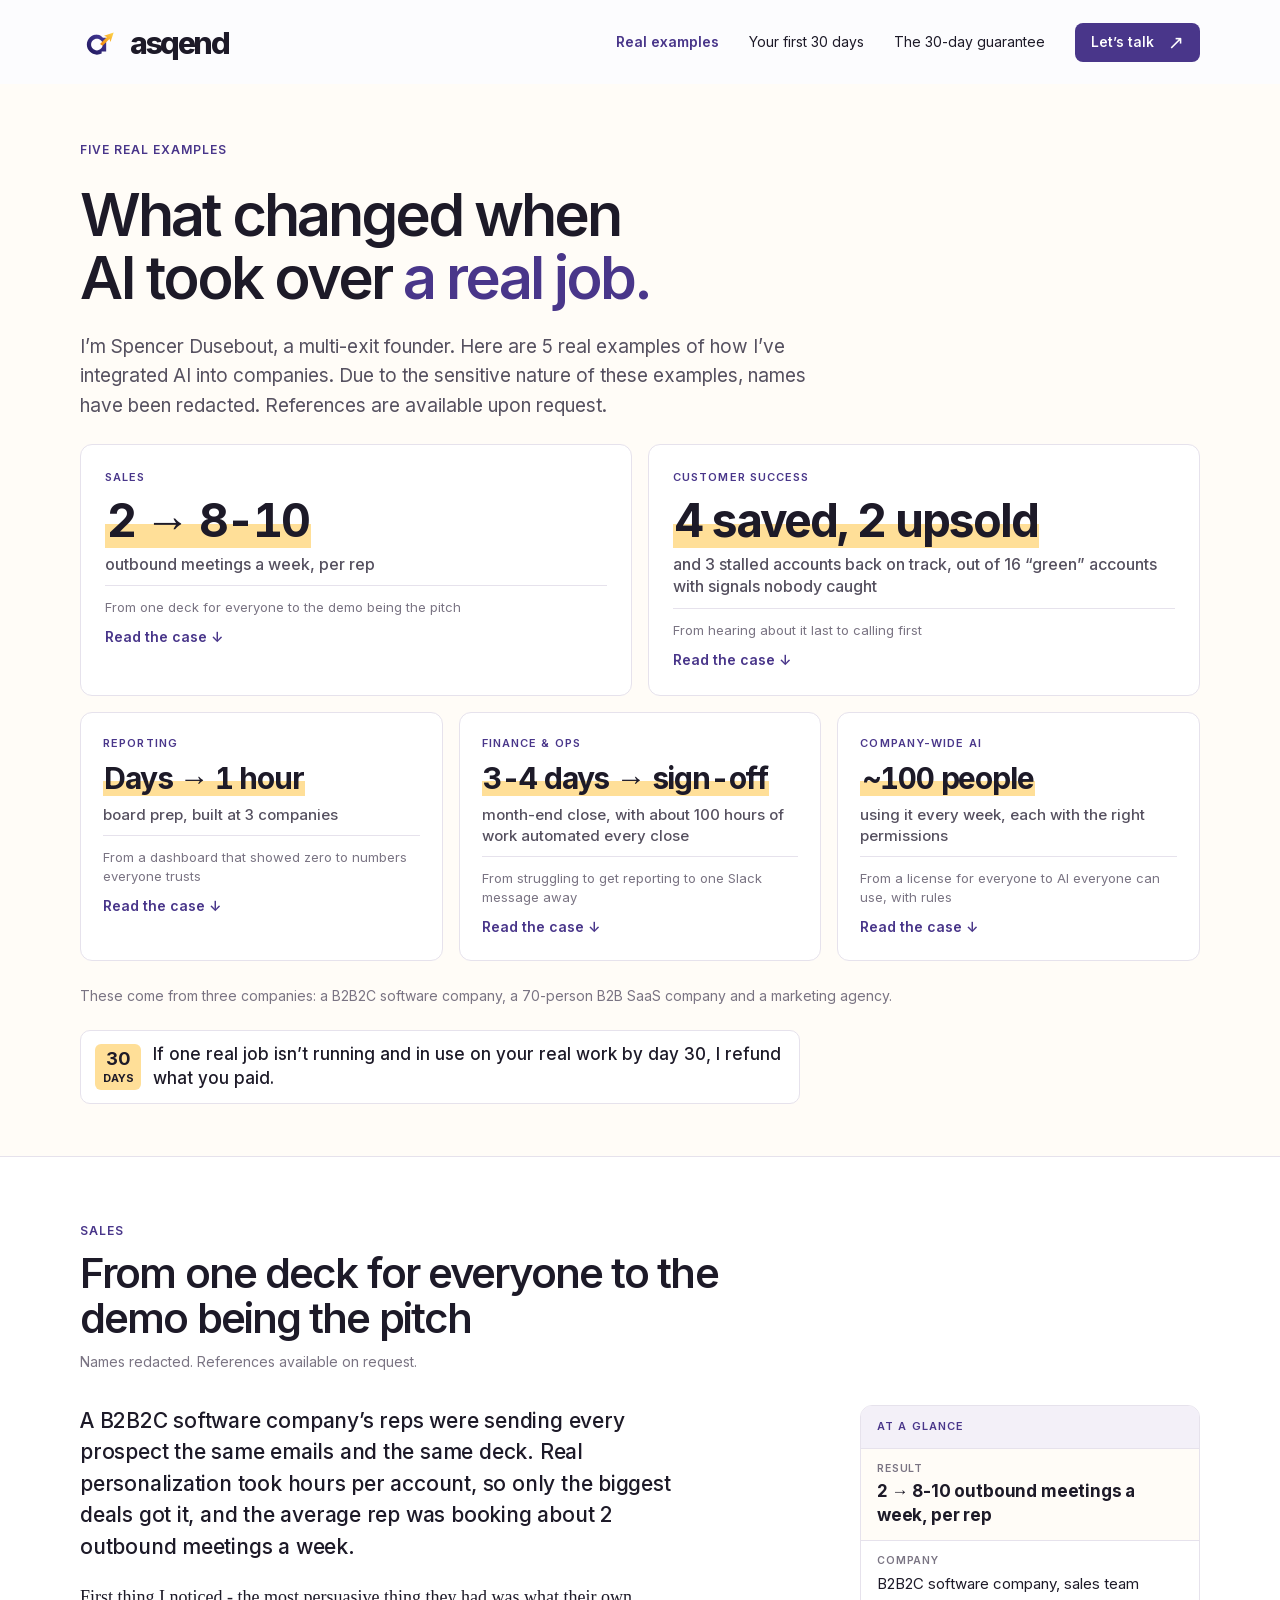
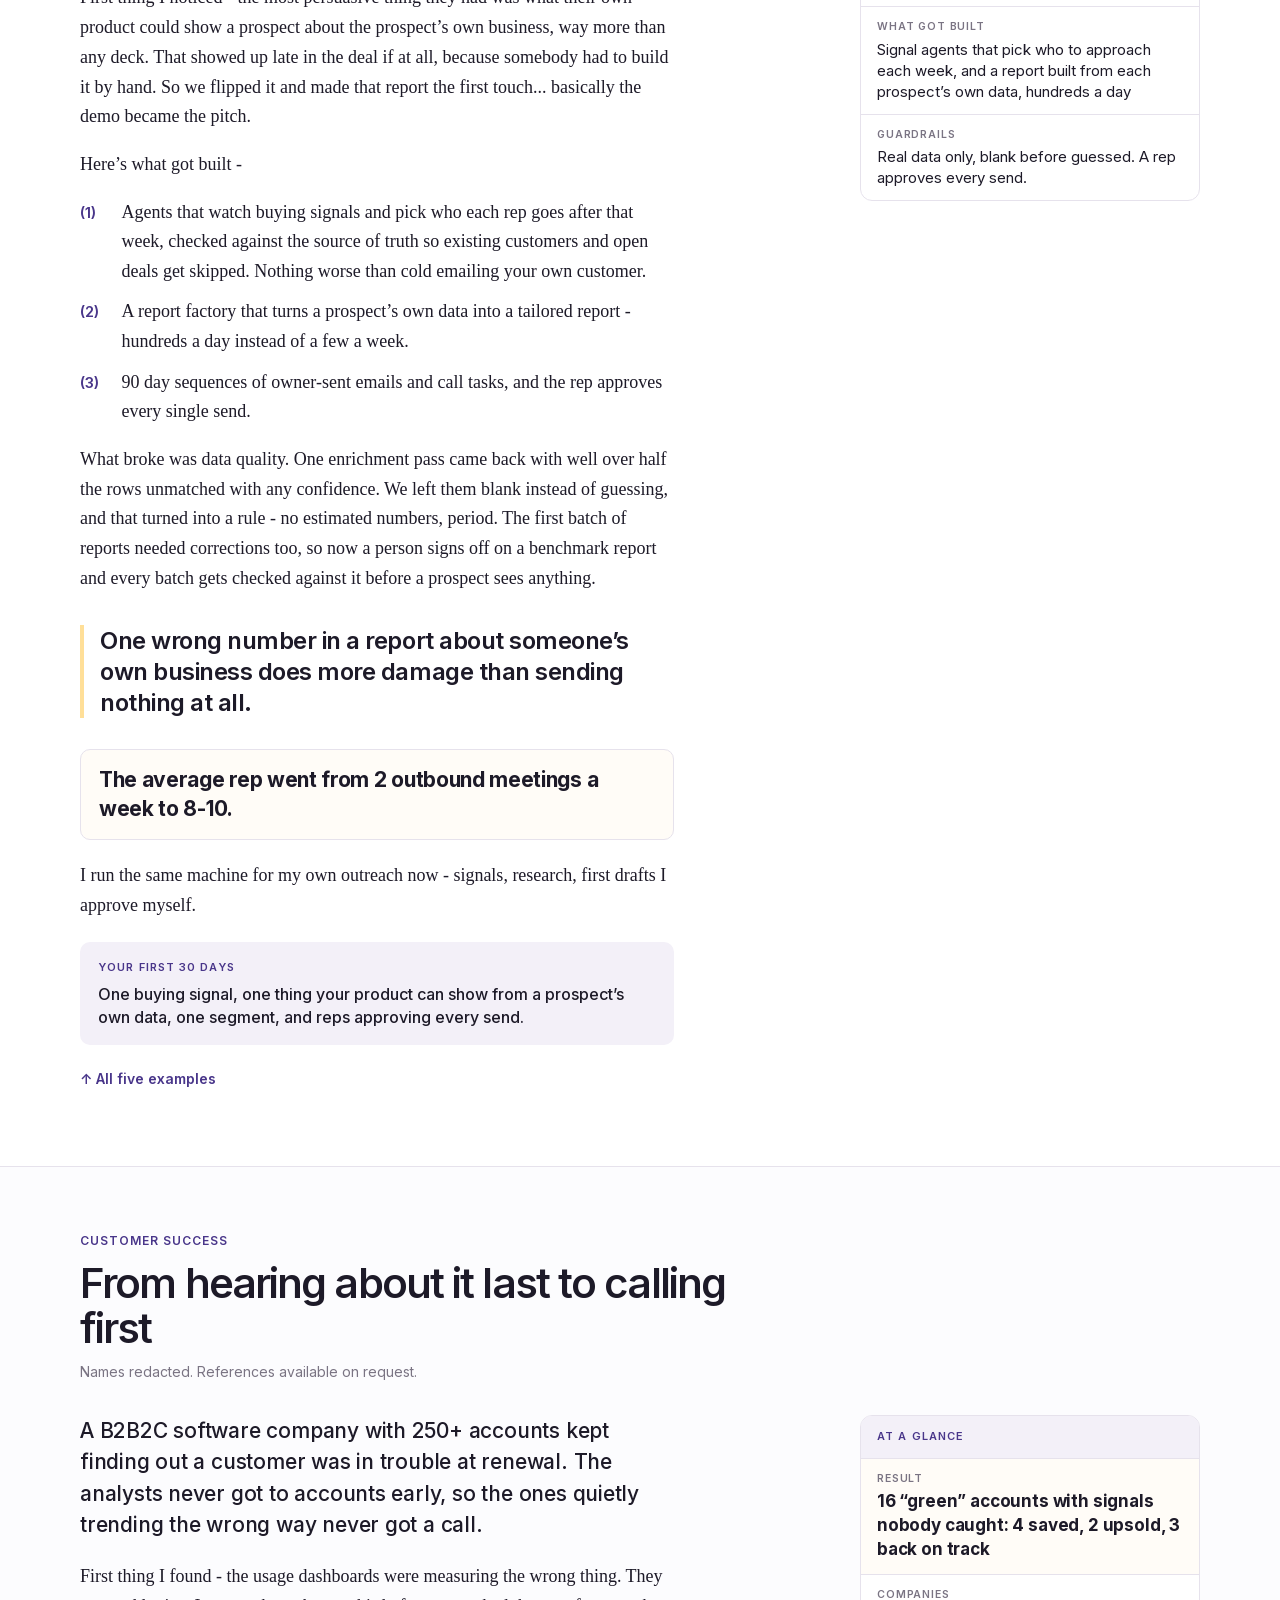
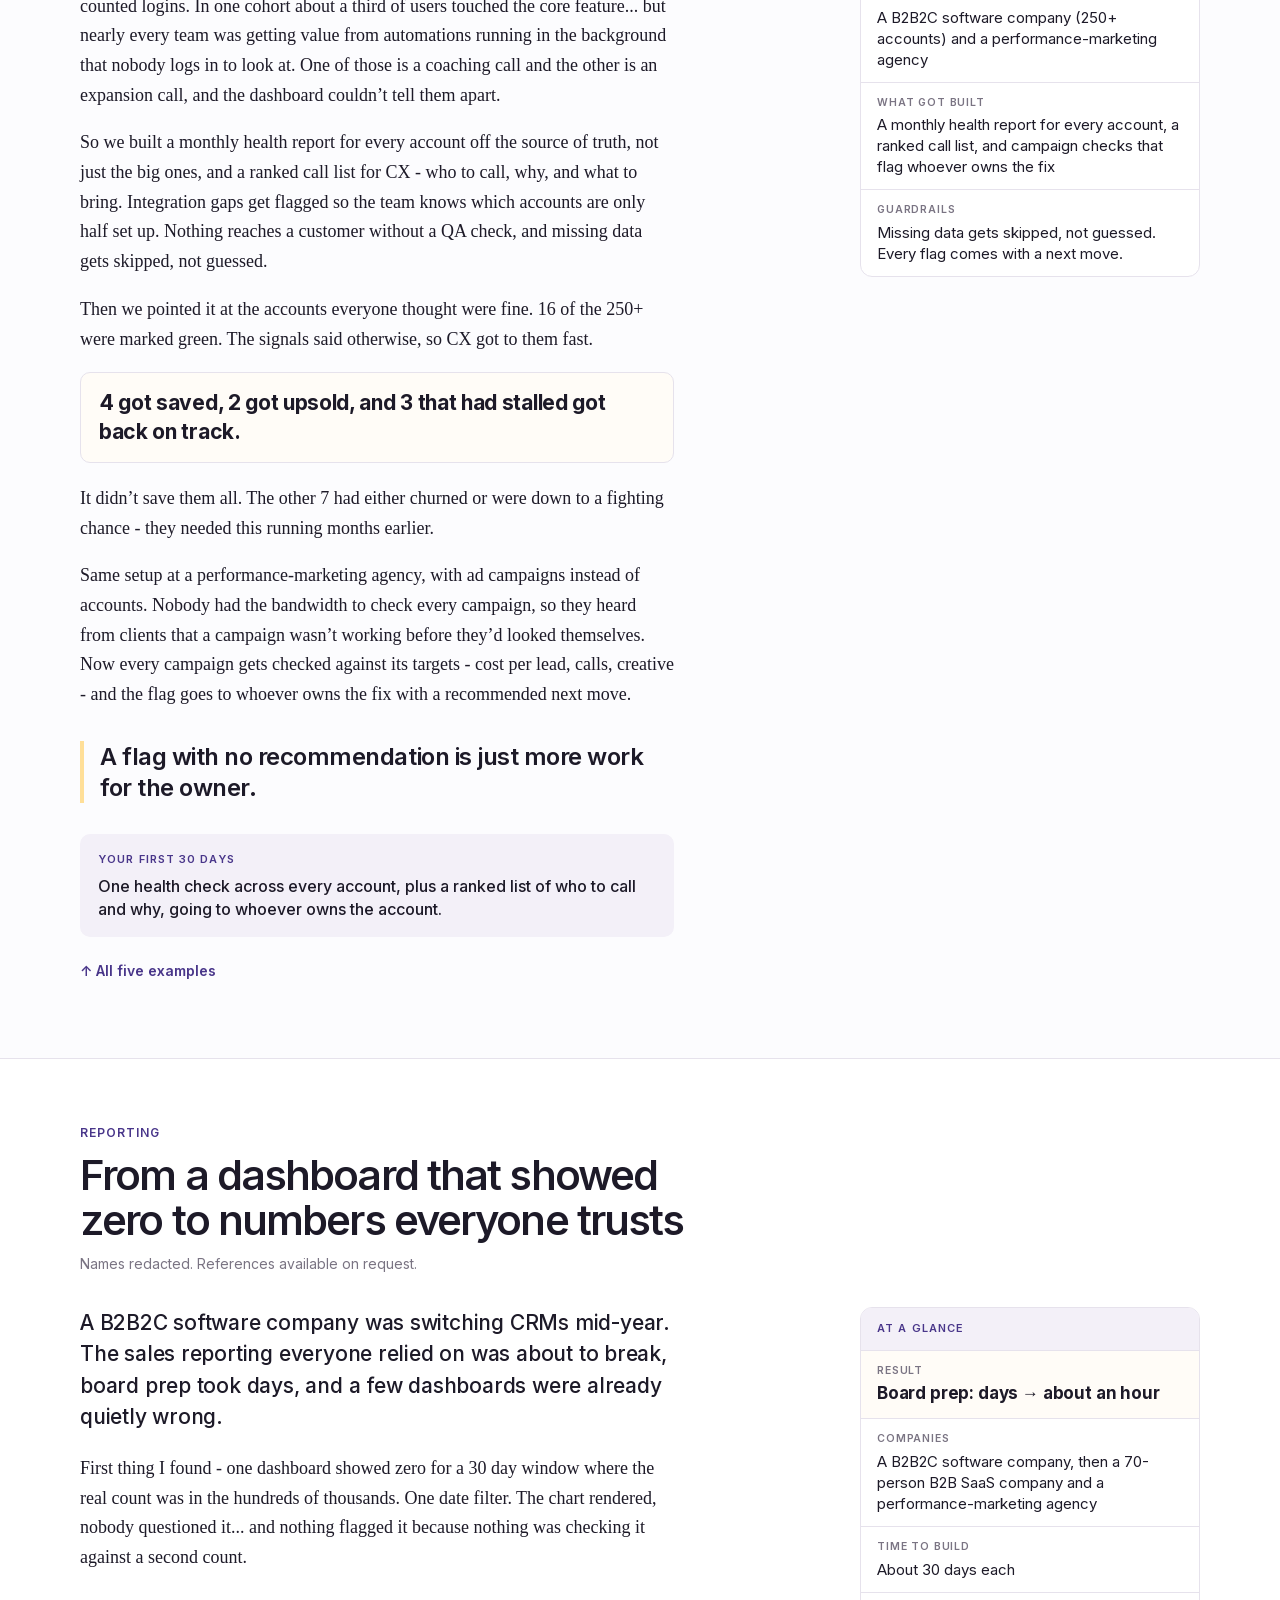
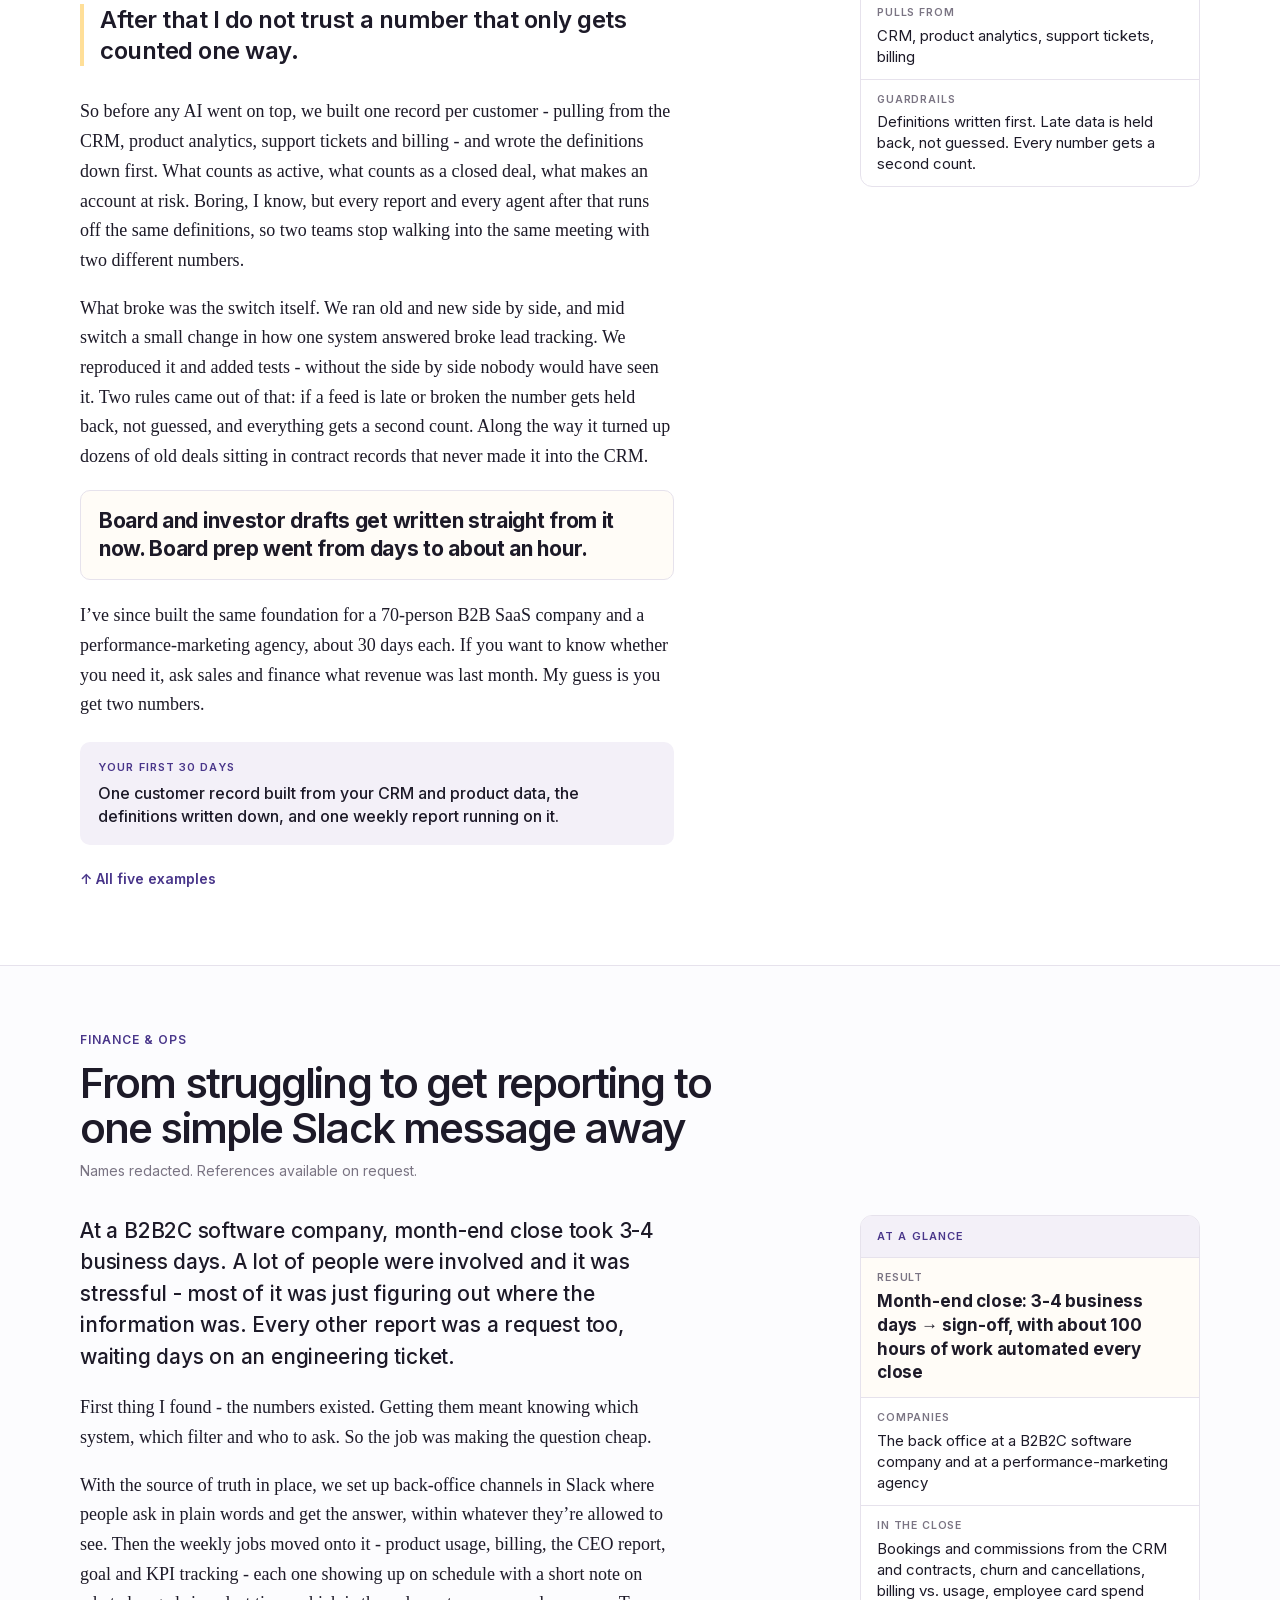
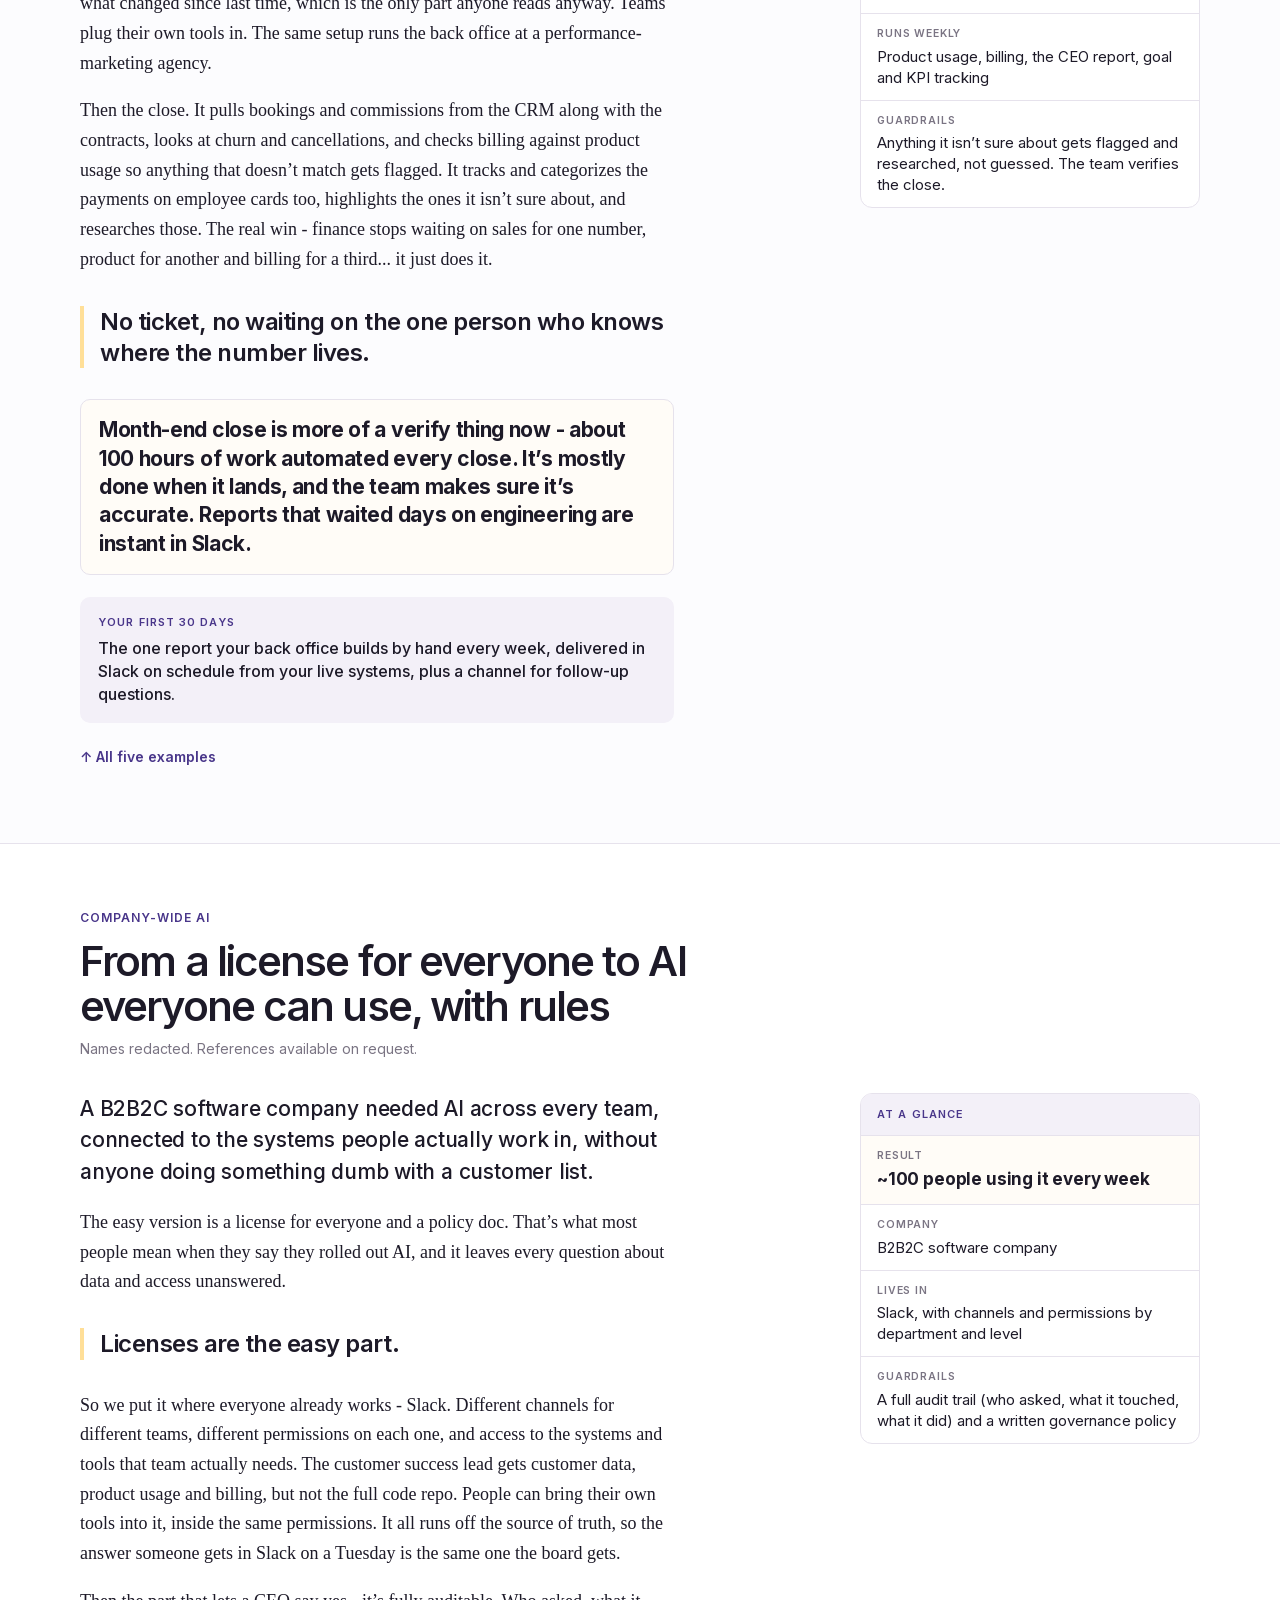
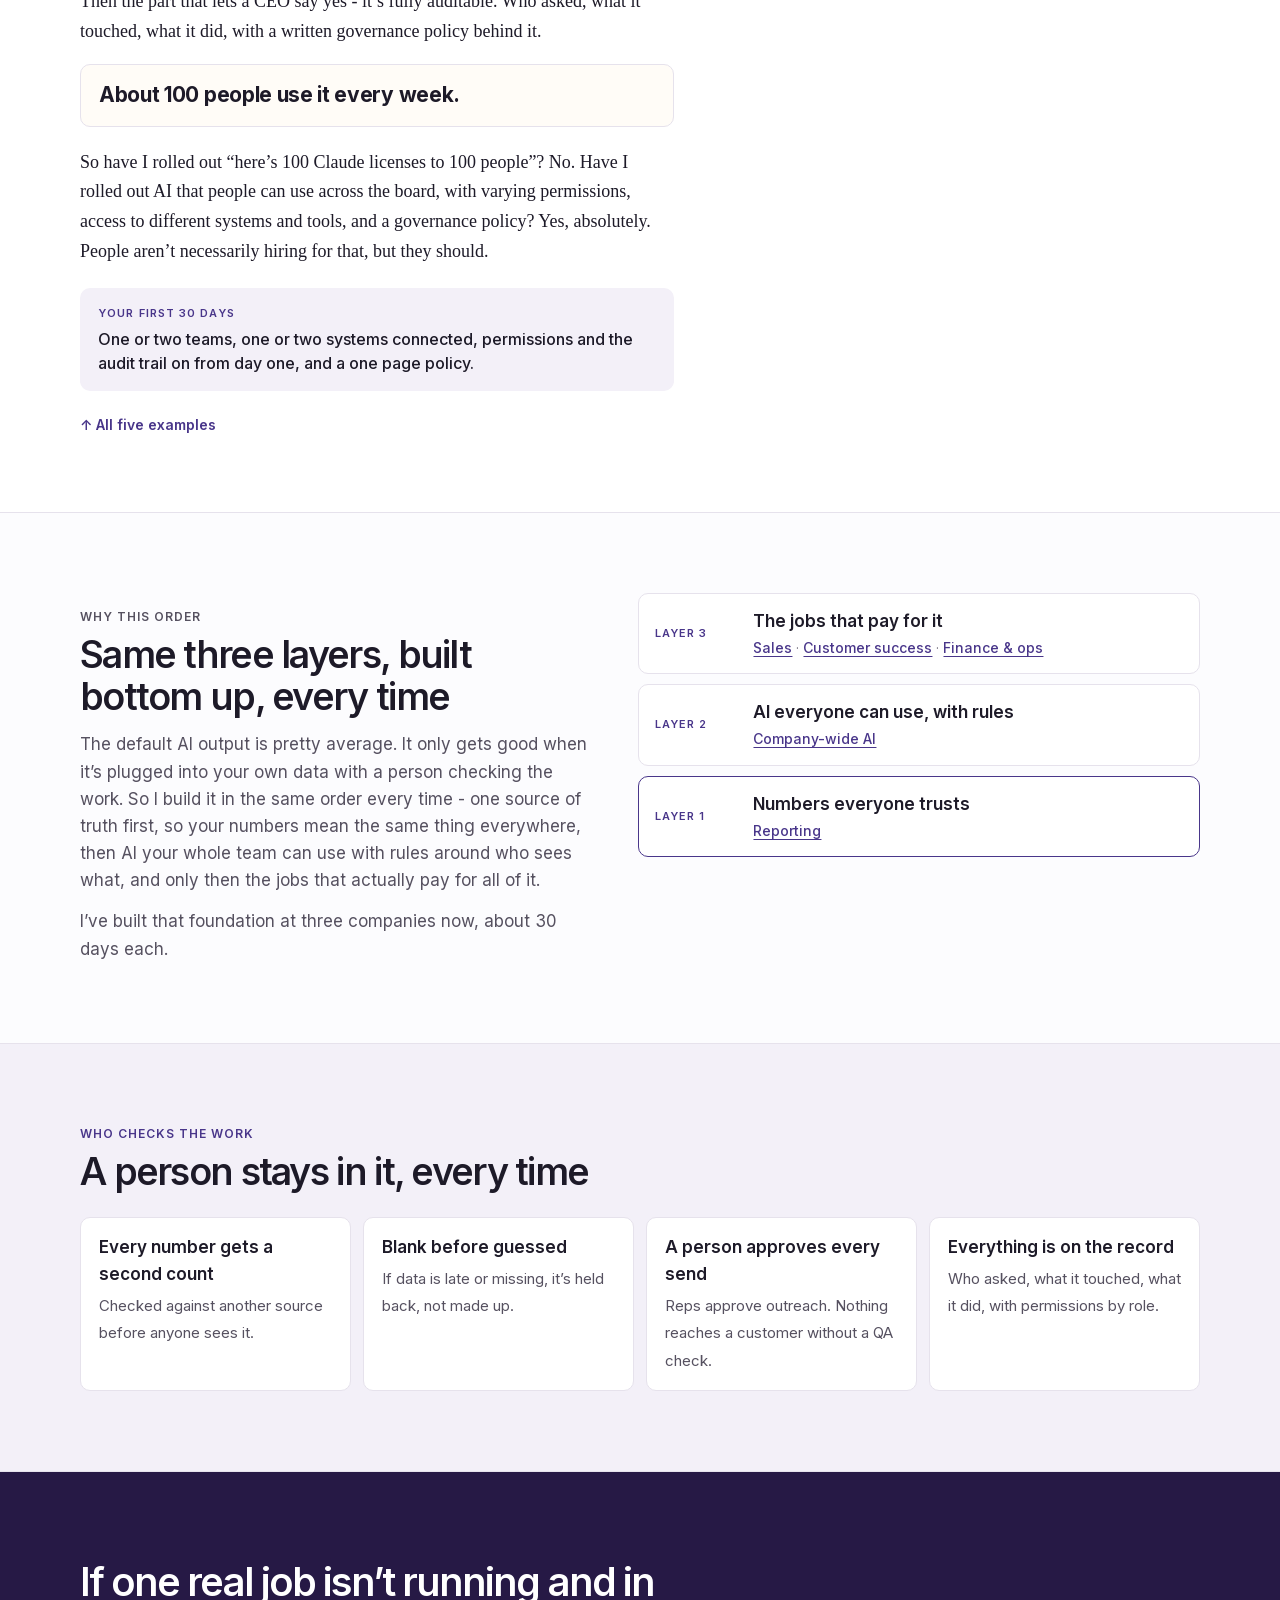
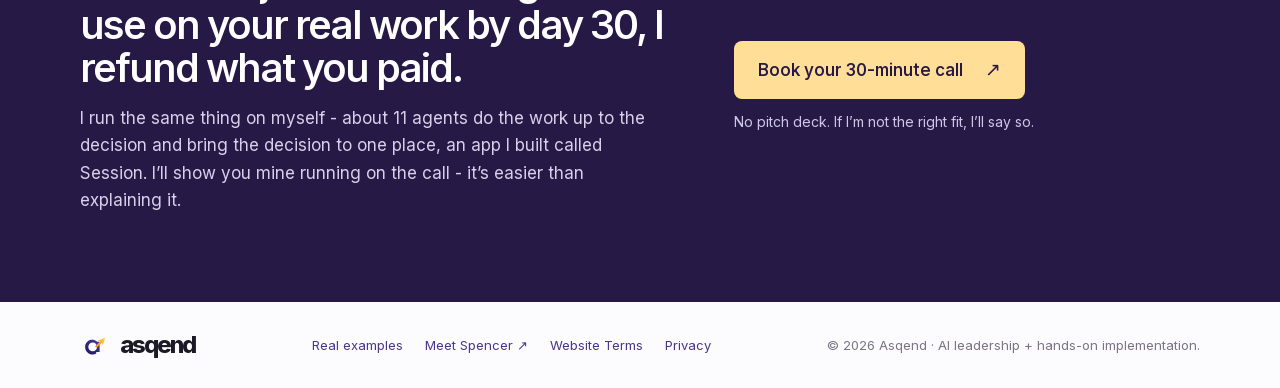
==== commit ce91ff33: "Fractional head of AI; drop product links from the footer - "A part-time head of AI" becomes "A frac" ====
--- a/work/index.html
+++ b/work/index.html
@@ -12,10 +12,10 @@
 <meta property="og:site_name" content="Asqend">
 <meta property="og:title" content="Five real examples · Asqend">
 <meta property="og:description" content="What changed when AI took over a real job, at five companies. Names redacted, references available on request.">
-<meta property="og:image" content="https://asqend.com/assets/og-head-of-ai.png">
+<meta property="og:image" content="https://asqend.com/assets/og-fractional-head-of-ai.png">
 <meta property="og:image:width" content="1200">
 <meta property="og:image:height" content="630">
-<meta property="og:image:alt" content="Asqend: A part-time head of AI for companies that don’t have one.">
+<meta property="og:image:alt" content="Asqend: A fractional head of AI for companies that don’t have one.">
 <meta name="twitter:card" content="summary_large_image">
 <link rel="icon" type="image/svg+xml" href="/assets/asqend-icon.svg">
 <link rel="preload" as="font" type="font/woff2" href="/assets/fonts/inter.woff2" crossorigin>
@@ -256,7 +256,7 @@
 
 <footer class="site-footer container">
   <a class="wordmark" href="/"><img src="/assets/asqend-icon.svg" alt="" width="30" height="30"><span>asqend</span></a>
-  <nav aria-label="Footer"><a href="/work/">Real examples</a><a href="https://app.asqend.com" target="_blank" rel="noopener">Customer sign-in ↗</a><a href="https://session.asqend.com" target="_blank" rel="noopener">Session ↗</a><a href="https://spencerdusebout.com/" target="_blank" rel="noopener">Meet Spencer ↗</a><a href="https://asqend.com/website-terms.html">Website Terms</a><a href="https://asqend.com/privacy.html">Privacy</a></nav>
+  <nav aria-label="Footer"><a href="/work/">Real examples</a><a href="https://spencerdusebout.com/" target="_blank" rel="noopener">Meet Spencer ↗</a><a href="https://asqend.com/website-terms.html">Website Terms</a><a href="https://asqend.com/privacy.html">Privacy</a></nav>
   <span>© 2026 Asqend · AI leadership + hands-on implementation.</span>
 </footer>
 
